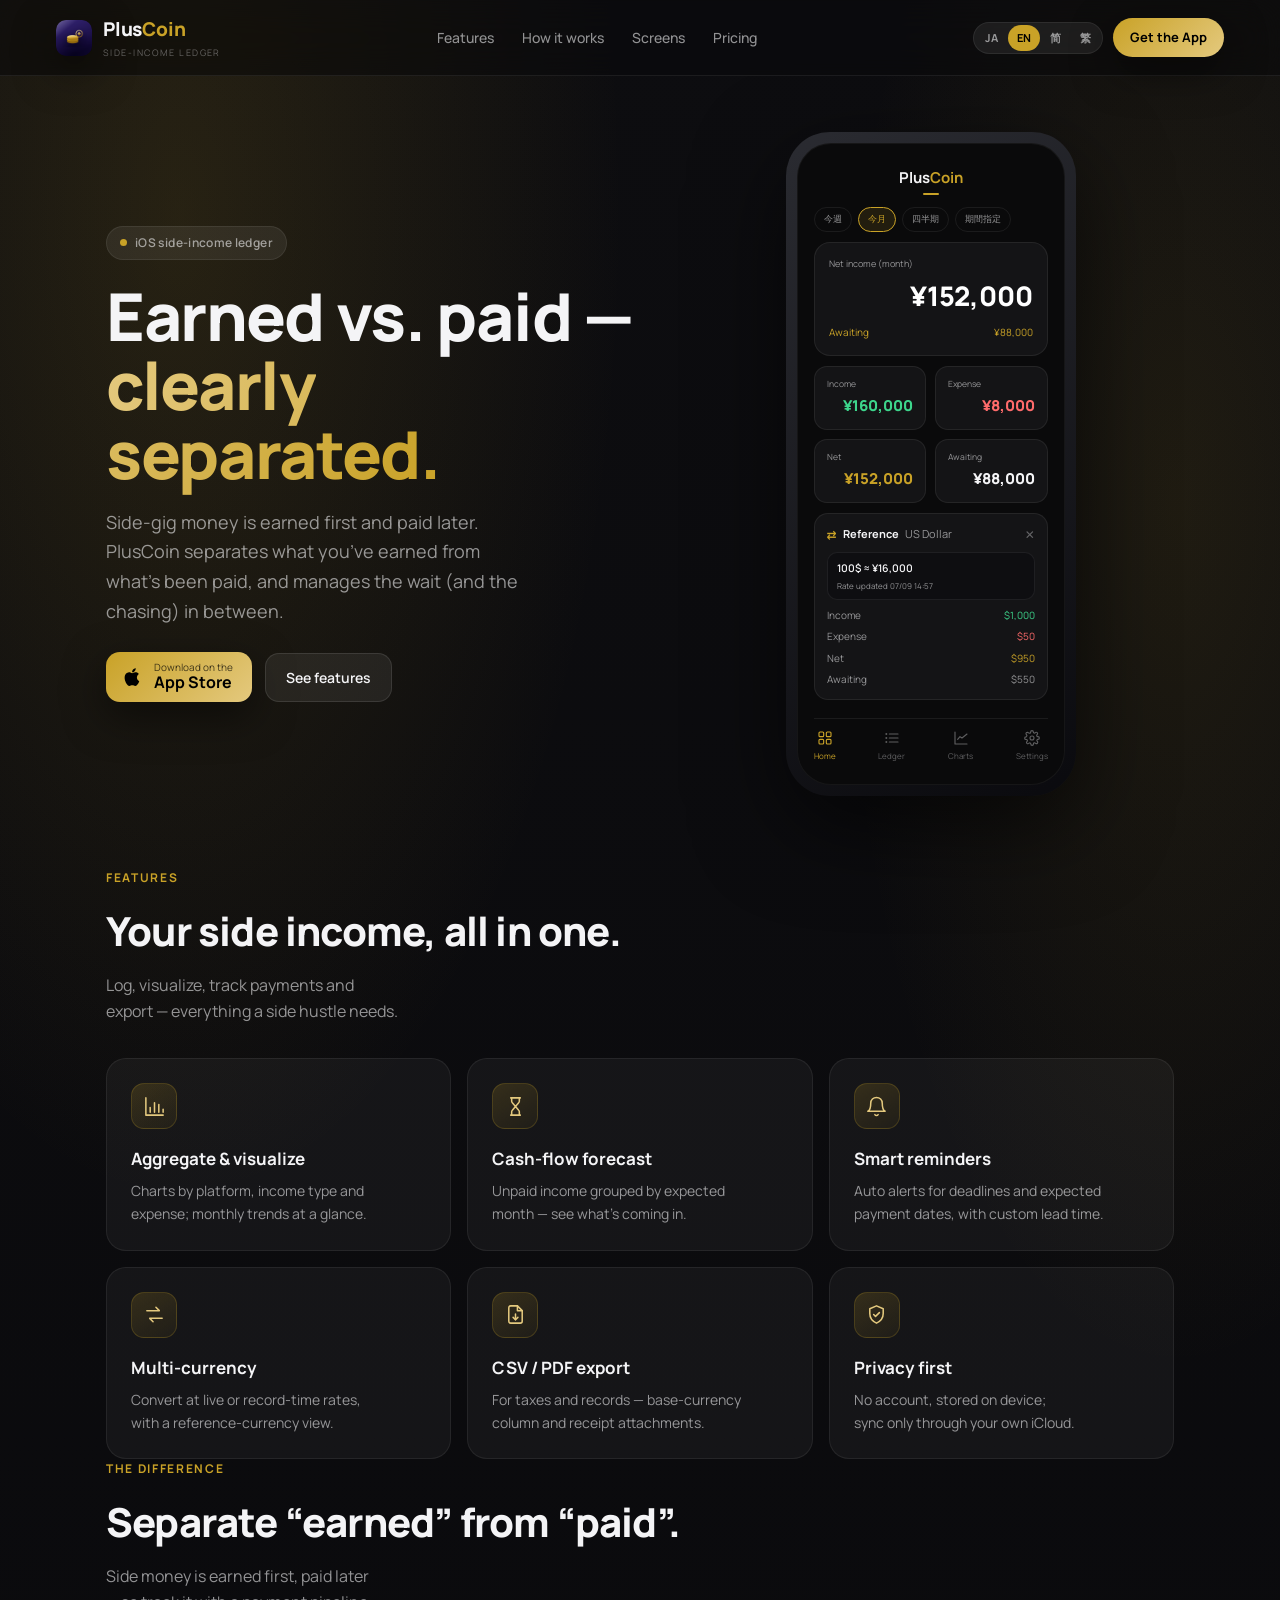
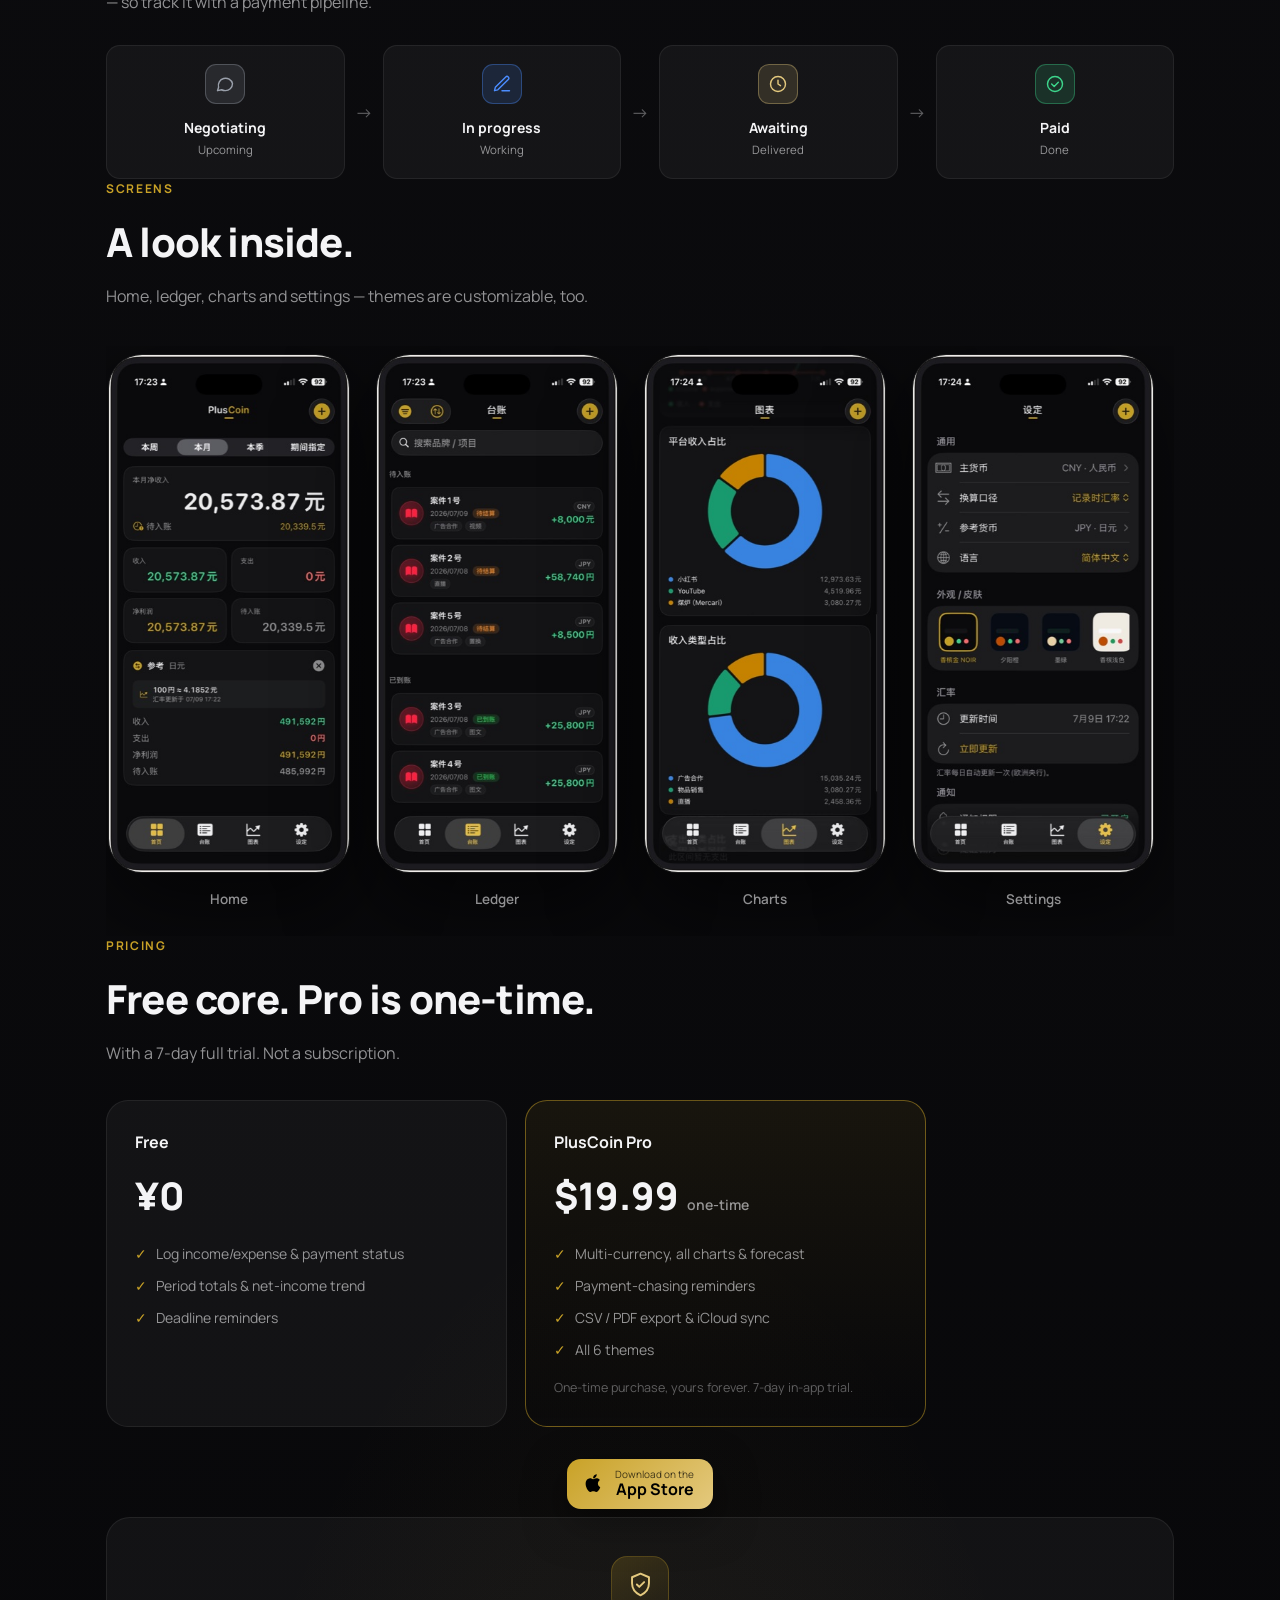
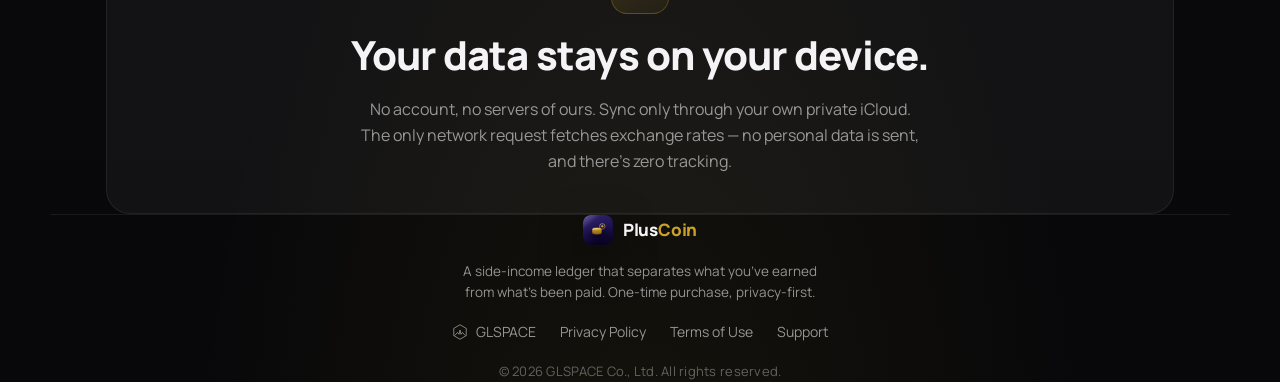
==== en/index.html @ 00eed532 "Give each language its own URL so search engines can index them All four languages lived at / and we" ====
<!DOCTYPE html>
<!-- 由 build.py 自动生成，请勿直接编辑。
     改文案 → src/i18n.js，改结构 → src/index.html，然后跑 python3 build.py -->

<html lang="en" data-lang="en">
<head>
<meta charset="utf-8">
<meta name="viewport" content="width=device-width, initial-scale=1">
<title>PlusCoin — Side-Income Ledger &amp; Payment Tracker for iOS</title>
<meta name="description" content="A side-income ledger for creators. Track what you have earned separately from what has actually been paid. Payment forecasts, deadline and follow-up reminders, multiple currencies, CSV and PDF export — all on your device.">
<meta name="theme-color" content="#0A0A0B">
<link rel="icon" type="image/png" href="/icon-180.png">
<link rel="apple-touch-icon" href="/icon-180.png">
<meta property="og:type" content="website">
<meta property="og:title" content="PlusCoin — Side-Income Ledger &amp; Payment Tracker for iOS">
<meta property="og:description" content="Track what you earned separately from what was actually paid. Side-income cash flow, handled.">
<meta property="og:image" content="https://pluscoin.glspace.co.jp/icon-512.png">
<meta property="og:image:alt" content="PlusCoin">
<meta property="og:url" content="https://pluscoin.glspace.co.jp/en/">
<meta property="og:site_name" content="PlusCoin">
<meta property="og:locale" content="en_US">
<meta property="og:locale:alternate" content="ja_JP" />
<meta property="og:locale:alternate" content="zh_CN" />
<meta property="og:locale:alternate" content="zh_TW" />
<meta name="twitter:card" content="summary">
<meta name="twitter:title" content="PlusCoin — Side-Income Ledger &amp; Payment Tracker for iOS">
<meta name="twitter:description" content="Track what you earned separately from what was actually paid. Side-income cash flow, handled.">
<meta name="twitter:image" content="https://pluscoin.glspace.co.jp/icon-512.png">
<link rel="canonical" href="https://pluscoin.glspace.co.jp/en/" />
<link rel="alternate" hreflang="ja" href="https://pluscoin.glspace.co.jp/" />
<link rel="alternate" hreflang="en" href="https://pluscoin.glspace.co.jp/en/" />
<link rel="alternate" hreflang="zh-Hans" href="https://pluscoin.glspace.co.jp/zh/" />
<link rel="alternate" hreflang="zh-Hant" href="https://pluscoin.glspace.co.jp/zh-hant/" />
<link rel="alternate" hreflang="x-default" href="https://pluscoin.glspace.co.jp/" />
<script type="application/ld+json">{"@context":"https://schema.org","@graph":[{"@type":"Organization","@id":"https://pluscoin.glspace.co.jp/#org","name":"GLSPACE Co., Ltd.","url":"https://pluscoin.glspace.co.jp/","email":"support@glspace.co.jp"},{"@type":"WebSite","@id":"https://pluscoin.glspace.co.jp/en/#website","url":"https://pluscoin.glspace.co.jp/en/","name":"PlusCoin","inLanguage":"en","publisher":{"@id":"https://pluscoin.glspace.co.jp/#org"}},{"@type":"SoftwareApplication","@id":"https://pluscoin.glspace.co.jp/#app","name":"PlusCoin","applicationCategory":"FinanceApplication","operatingSystem":"iOS","description":"A side-income ledger for creators. Track what you have earned separately from what has actually been paid. Payment forecasts, deadline and follow-up reminders, multiple currencies, CSV and PDF export — all on your device.","url":"https://pluscoin.glspace.co.jp/en/","installUrl":"https://apps.apple.com/app/id6788990507","image":"https://pluscoin.glspace.co.jp/icon-512.png","inLanguage":["ja","en","zh-Hans","zh-Hant"],"publisher":{"@id":"https://pluscoin.glspace.co.jp/#org"}}]}</script>
<link rel="preconnect" href="https://fonts.googleapis.com">
<link rel="preconnect" href="https://fonts.gstatic.com" crossorigin>
<link href="https://fonts.googleapis.com/css2?family=Manrope:wght@400;500;600;700;800&display=swap" rel="stylesheet">
<style>
  *{box-sizing:border-box;margin:0;padding:0;-webkit-font-smoothing:antialiased}
  :root{
    --bg:#08080a; --bg2:#0d0d10;
    --text:#F4F4F6; --dim:rgba(244,244,246,.58); --faint:rgba(244,244,246,.36);
    --surface:rgba(255,255,255,.045); --surface2:rgba(255,255,255,.07);
    --border:rgba(255,255,255,.10); --hair:rgba(255,255,255,.07);
    --gold:#C9A227; --gold2:#E4C97E; --ink:#0c0c0d;
    --income:#3DD68C; --expense:#FF6B6B;
    --shadow:0 30px 90px rgba(0,0,0,.6); --shadow-sm:0 14px 40px rgba(0,0,0,.5);
    --fbody:'Noto Sans JP','Hiragino Sans','Manrope',system-ui,sans-serif;
    --fdisp:'Manrope','Noto Sans JP',sans-serif;
  }
  /* 汉字字形三地不同，中文不能回退到上面的日文字体。靠 html[lang] 分流。 */
  html[lang="en"]{--fbody:'Manrope',system-ui,-apple-system,'Segoe UI',sans-serif}
  html[lang="zh-Hans"]{--fbody:'PingFang SC','Noto Sans SC','Manrope','Microsoft YaHei',system-ui,sans-serif}
  html[lang="zh-Hant"]{--fbody:'PingFang TC','Noto Sans TC','Manrope','Microsoft JhengHei',system-ui,sans-serif}
  html{scroll-behavior:smooth;scroll-padding-top:82px}
  body{
    background:
      radial-gradient(58% 46% at 14% 6%, rgba(201,162,39,.14) 0%, transparent 60%),
      radial-gradient(46% 42% at 92% 14%, rgba(201,162,39,.10) 0%, transparent 58%),
      radial-gradient(60% 50% at 50% 108%, rgba(201,162,39,.08) 0%, transparent 60%),
      linear-gradient(180deg,var(--bg2),var(--bg));
    color:var(--text); font-family:var(--fbody); line-height:1.65; min-height:100vh; overflow-x:hidden;
  }
  a{color:inherit;text-decoration:none}
  ::selection{background:var(--gold);color:var(--ink)}
  .wrap{max-width:1180px;margin:0 auto;padding:0 clamp(20px,5vw,56px)}

  /* NAV */
  nav{position:fixed;inset:0 0 auto 0;z-index:50;display:flex;align-items:center;justify-content:space-between;
    padding:14px clamp(20px,5vw,56px);background:rgba(10,10,12,.62);backdrop-filter:blur(18px) saturate(1.5);
    -webkit-backdrop-filter:blur(18px) saturate(1.5);border-bottom:1px solid var(--hair)}
  .logo{display:flex;align-items:center;gap:11px}
  .appicon{width:36px;height:36px;border-radius:10px;display:block;box-shadow:var(--shadow-sm)}
  .logo b{font-family:var(--fdisp);font-weight:800;font-size:19px;letter-spacing:-.01em}
  .logo b i{color:var(--gold);font-style:normal}
  .logo small{display:block;font-size:9px;letter-spacing:.16em;text-transform:uppercase;color:var(--faint);margin-top:1px}
  .navlinks{display:flex;gap:28px;font-size:14px;font-weight:500;color:var(--dim)}
  .navlinks a:hover{color:var(--text)}
  .navright{display:flex;align-items:center;gap:10px}
  /* 非日语访客在根页面看到的语言提示条 */
  .langbar{display:block;background:var(--gold);color:#000;font-size:13.5px;font-weight:700;
    text-align:center;padding:9px 16px;letter-spacing:.02em;text-decoration:none}
  .langbar:hover{filter:brightness(1.08)}
  .langtoggle{display:flex;gap:1px;padding:2px;background:var(--surface2);border:1px solid var(--hair);border-radius:999px}
  .langtoggle a{text-decoration:none;display:inline-block;text-align:center;border:0;cursor:pointer;background:transparent;color:var(--dim);font:inherit;font-size:11px;font-weight:700;
    padding:4px 9px;border-radius:999px;transition:.2s}
  .langtoggle a.on{background:var(--gold);color:#000}
  .cta{white-space:nowrap;font-size:13px;font-weight:700;color:#000;background:linear-gradient(135deg,var(--gold),var(--gold2));
    padding:9px 17px;border-radius:999px;box-shadow:var(--shadow-sm);transition:transform .2s}
  .cta:hover{transform:translateY(-1px)}
  .cta-mini{display:none;align-items:center;justify-content:center;width:36px;height:36px;flex:0 0 auto;
    border-radius:999px;background:linear-gradient(135deg,var(--gold),var(--gold2));color:#000;box-shadow:var(--shadow-sm);transition:transform .2s}
  .cta-mini:hover{transform:translateY(-1px)}
  .cta-mini svg{width:18px;height:18px;fill:currentColor;margin-top:-1px}

  /* HERO */
  header{position:relative;max-width:1180px;margin:0 auto;padding:132px clamp(20px,5vw,56px) 72px;
    display:grid;grid-template-columns:1.05fr .95fr;gap:44px;align-items:center}
  .eyebrow{display:inline-flex;align-items:center;gap:8px;padding:6px 13px;background:var(--surface2);border:1px solid var(--hair);
    border-radius:999px;font-size:12px;font-weight:600;letter-spacing:.03em;color:var(--dim)}
  .eyebrow i{width:7px;height:7px;border-radius:50%;background:var(--gold)}
  h1{font-family:var(--fdisp);font-weight:800;font-size:clamp(32px,6vw,66px);line-height:1.05;letter-spacing:-.02em;margin:22px 0 18px;text-wrap:balance}
  h1 .g{background:linear-gradient(110deg,var(--gold2),var(--gold));-webkit-background-clip:text;background-clip:text;color:transparent}
  .lead{font-size:clamp(15px,1.5vw,18px);color:var(--dim);max-width:38ch}
  .herobtns{display:flex;align-items:center;gap:13px;flex-wrap:wrap;margin-top:26px}
  .appstore{display:inline-flex;align-items:center;gap:11px;background:linear-gradient(135deg,var(--gold),var(--gold2));color:#000;padding:10px 19px 10px 16px;border-radius:14px;box-shadow:var(--shadow-sm);transition:transform .2s}
  .appstore:hover{transform:translateY(-1px)}
  .appstore small{display:block;font-size:10px;opacity:.7;line-height:1.1}
  .appstore b{display:block;font-size:16px;font-weight:700;font-family:var(--fdisp);line-height:1.15}
  .ghost{font-size:14px;font-weight:600;color:var(--text);padding:12px 20px;border:1px solid var(--border);border-radius:14px;background:var(--surface2)}
  .ghost:hover{border-color:var(--gold)}

  /* PHONE MOCKUP */
  .phone{justify-self:center;width:290px;aspect-ratio:9/20.6;border-radius:44px;padding:11px;
    background:linear-gradient(150deg,#2a2b31,#0a0a0e);box-shadow:var(--shadow);animation:floaty 7s ease-in-out infinite}
  @keyframes floaty{0%,100%{transform:translateY(0)}50%{transform:translateY(-14px)}}
  .screen{width:100%;height:100%;border-radius:34px;background:#0A0A0B;overflow:hidden;padding:22px 16px;display:flex;flex-direction:column;gap:10px;border:1px solid rgba(255,255,255,.05)}
  .sc-title{text-align:center;font-family:var(--fdisp);font-weight:700;font-size:15px}
  .sc-title i{color:var(--gold);font-style:normal}
  .sc-under{width:16px;height:2.5px;background:var(--gold);border-radius:2px;margin:2px auto 0}
  .sc-hero{background:#141416;border:1px solid var(--hair);border-radius:16px;padding:14px}
  .sc-hero .lbl{font-size:9px;color:var(--dim)}
  .sc-hero .big{font-family:var(--fdisp);font-weight:800;font-size:27px;text-align:right;color:#fff;margin-top:2px}
  .sc-hero .rcv{display:flex;justify-content:space-between;font-size:10px;color:var(--gold);margin-top:6px}
  .sc-grid{display:grid;grid-template-columns:1fr 1fr;gap:9px}
  .sc-cell{background:#141416;border:1px solid var(--hair);border-radius:13px;padding:10px 12px}
  .sc-cell .lbl{font-size:8.5px;color:var(--dim)}
  .sc-cell .v{font-family:var(--fdisp);font-weight:800;font-size:15px;text-align:right;margin-top:3px}
  .g-in{color:var(--income)} .g-ex{color:var(--expense)} .g-gd{color:var(--gold)}
  .sc-chips{display:flex;gap:6px;flex-wrap:wrap;margin-top:2px}
  .chip{font-size:9px;padding:4px 9px;border-radius:999px;border:1px solid var(--hair);color:var(--dim)}
  .chip.on{border-color:var(--gold);color:var(--gold);background:rgba(201,162,39,.12)}
  .sc-ref{background:#141416;border:1px solid var(--hair);border-radius:14px;padding:11px 12px}
  .sc-ref .rhead{display:flex;align-items:center;gap:6px;font-size:11px}
  .sc-ref .rswap{color:var(--gold);font-size:12px;font-weight:700}
  .sc-ref .rhead b{font-weight:700;color:var(--text)}
  .sc-ref .rcur{color:var(--dim)}
  .sc-ref .rx{margin-left:auto;color:var(--faint);font-size:12px}
  .sc-ref .rpill{display:flex;flex-direction:column;background:#0e0e11;border:1px solid var(--hair);border-radius:10px;padding:7px 9px;margin:8px 0 7px}
  .sc-ref .rpill b{font-size:10.5px;color:var(--text);font-weight:600}
  .sc-ref .rpill small{color:var(--dim);font-size:8px;margin-top:1px}
  .sc-ref .rrow{display:flex;justify-content:space-between;font-size:10px;color:var(--dim);margin-top:5px}
  .sc-nav{display:flex;justify-content:space-between;margin-top:auto;padding-top:11px;border-top:1px solid var(--hair)}
  .sc-nav .nav-i{display:flex;flex-direction:column;align-items:center;gap:3px;font-size:8px;color:var(--faint)}
  .sc-nav .nav-i svg{width:16px;height:16px;fill:none;stroke:currentColor;stroke-width:1.7;stroke-linecap:round;stroke-linejoin:round}
  .sc-nav .nav-i.on{color:var(--gold)}

  /* SECTIONS */
  section{padding:64px 0;position:relative}
  .kicker{font-size:12px;font-weight:700;letter-spacing:.14em;text-transform:uppercase;color:var(--gold)}
  h2{font-family:var(--fdisp);font-weight:800;font-size:clamp(26px,3.6vw,40px);letter-spacing:-.02em;margin:10px 0 8px;text-wrap:balance}
  .lead{text-wrap:pretty}
  /* 短い説明文は balance で行長を均等化し、末尾に「钱。」のような1字孤立を防ぐ */
  .sub,.card p,.foot-tag{text-wrap:balance}
  .nw{white-space:nowrap}
  /* keep-all は使わない:Safari は 」等で改行しないため、長い見出し
     (例:「稼いだ」と「入金された」を分ける。)が折り返せず右にはみ出す。
     text-wrap:balance に任せて均等 2 行に折り返す(はみ出しは原理上起きない)。 */
  .sub{color:var(--dim);max-width:52ch}
  .features{display:grid;grid-template-columns:repeat(3,1fr);gap:16px;margin-top:34px}
  .card{background:var(--surface);border:1px solid var(--hair);border-radius:20px;padding:24px;transition:transform .25s,border-color .25s}
  .card:hover{transform:translateY(-4px);border-color:rgba(201,162,39,.4)}
  .card .ic{width:46px;height:46px;border-radius:13px;background:linear-gradient(150deg,rgba(201,162,39,.18),rgba(201,162,39,.06));border:1px solid rgba(201,162,39,.22);display:flex;align-items:center;justify-content:center;margin-bottom:16px}
  .card .ic svg{width:23px;height:23px;fill:none;stroke:var(--gold2);stroke-width:1.6;stroke-linecap:round;stroke-linejoin:round}
  .card:hover .ic{border-color:rgba(201,162,39,.5)}
  .card h3{font-family:var(--fdisp);font-weight:700;font-size:17px;margin-bottom:6px}
  .card p{font-size:14px;color:var(--dim)}

  /* PIPELINE */
  .pipe{display:flex;align-items:center;gap:10px;flex-wrap:wrap;margin-top:30px}
  .pstep{flex:1;min-width:120px;background:var(--surface);border:1px solid var(--hair);border-radius:14px;padding:18px 16px;text-align:center}
  .pstep .pic{width:40px;height:40px;margin:0 auto 12px;border-radius:11px;display:flex;align-items:center;justify-content:center;
    background:color-mix(in srgb, var(--c) 15%, transparent);border:1px solid color-mix(in srgb, var(--c) 35%, transparent)}
  .pstep .pic svg{width:20px;height:20px;fill:none;stroke:var(--c);stroke-width:1.7;stroke-linecap:round;stroke-linejoin:round}
  .pstep .t{font-weight:700;font-size:14px}
  .pstep .d{font-size:11.5px;color:var(--dim);margin-top:2px}
  .parrow{color:var(--faint);font-size:18px}
  @media(max-width:760px){.parrow{display:none}}

  /* GALLERY */
  .gallery{display:flex;gap:26px;overflow-x:auto;scroll-snap-type:x mandatory;margin-top:36px;
    padding:8px 2px 26px;scrollbar-width:none;-webkit-overflow-scrolling:touch}
  .gallery::-webkit-scrollbar{display:none}
  .shot{scroll-snap-align:center;flex:0 0 auto;width:clamp(208px,60vw,242px);text-align:center}
  .shot img{width:100%;height:auto;display:block;border-radius:34px;background:#0A0A0B;
    border:1px solid var(--hair);box-shadow:var(--shadow);transition:transform .28s ease}
  .shot:hover img{transform:translateY(-7px)}
  .shot .cap{margin-top:15px;font-size:13.5px;font-weight:600;color:var(--dim)}
  @media(max-width:620px){.gallery{gap:18px}}

  /* PRICING */
  .price{display:grid;grid-template-columns:1fr 1fr;gap:18px;margin-top:34px;max-width:820px}
  .plan{background:var(--surface);border:1px solid var(--hair);border-radius:22px;padding:28px}
  .plan.pro{border-color:rgba(201,162,39,.5);background:linear-gradient(180deg,rgba(201,162,39,.08),transparent)}
  .plan .name{font-weight:700;font-size:16px}
  .plan .amt{font-family:var(--fdisp);font-weight:800;font-size:38px;margin:8px 0 2px}
  .plan .amt small{font-size:14px;color:var(--dim);font-weight:600}
  .plan ul{list-style:none;margin-top:16px;display:flex;flex-direction:column;gap:9px}
  .plan li{font-size:14px;color:var(--dim);display:flex;gap:9px}
  .plan li::before{content:"✓";color:var(--gold);font-weight:800}
  .pnote{font-size:12.5px;color:var(--faint);margin-top:16px}

  /* PRIVACY strip */
  .privacy{background:var(--surface);border:1px solid var(--hair);border-radius:24px;padding:38px clamp(24px,4vw,48px);text-align:center;margin-top:8px}
  .privacy .ic{width:58px;height:58px;margin:0 auto;border-radius:16px;display:flex;align-items:center;justify-content:center;
    background:linear-gradient(150deg,rgba(201,162,39,.2),rgba(201,162,39,.06));border:1px solid rgba(201,162,39,.28)}
  .privacy .ic svg{width:29px;height:29px;fill:none;stroke:var(--gold2);stroke-width:1.6;stroke-linecap:round;stroke-linejoin:round}
  .privacy h2{margin-top:8px}
  .privacy p{color:var(--dim);max-width:56ch;margin:8px auto 0}

  /* FOOTER */
  footer{border-top:1px solid var(--hair);margin-top:40px;padding:52px 0 58px}
  .foot{display:flex;flex-direction:column;align-items:center;text-align:center;gap:16px}
  .foot-brand{display:flex;align-items:center;gap:10px}
  .foot-brand .appicon{width:30px;height:30px;border-radius:8px}
  .foot-brand b{font-family:var(--fdisp);font-weight:800;font-size:17px;letter-spacing:-.01em}
  .foot-brand b i{color:var(--gold);font-style:normal}
  .foot-tag{color:var(--dim);font-size:13.5px;max-width:460px;line-height:1.6}
  .foot .links{display:flex;justify-content:center;gap:14px 24px;flex-wrap:wrap}
  .foot .links a{color:var(--dim);font-size:14px;transition:.2s}
  .foot .links a:hover{color:var(--gold)}
  .foot-home{display:inline-flex;align-items:center;gap:8px;transition:transform .2s ease}
  .foot-home .gl-mark{width:16px;height:16px;flex:0 0 auto}
  .foot-home:hover{transform:translateX(-3px)}
  .foot-copy{color:var(--faint);font-size:13px;letter-spacing:.02em;margin-top:2px}

  /* reveal */
  [data-reveal]{opacity:0;transform:translateY(22px);transition:opacity .7s cubic-bezier(.2,.7,.2,1),transform .7s cubic-bezier(.2,.7,.2,1)}
  [data-reveal].in{opacity:1;transform:none}

  @media(max-width:940px){
    header{grid-template-columns:1fr;text-align:center;gap:40px;padding-top:118px}
    .eyebrow,.lead{margin-left:auto;margin-right:auto}
    .herobtns{justify-content:center}
    .phone{order:-1}
    .features{grid-template-columns:1fr 1fr}
    .navlinks{display:none}
  }
  @media(max-width:620px){
    .features{grid-template-columns:1fr}
    .price{grid-template-columns:1fr;max-width:420px}
    .foot{flex-direction:column;text-align:center}
    .cta{display:none}
    .cta-mini{display:inline-flex}
    .langtoggle a{padding:4px 7px}
  }
  @media(prefers-reduced-motion:reduce){*{animation:none!important}[data-reveal]{opacity:1!important;transform:none!important}}
</style>
</head>
<body>

<!-- NAV -->
<nav>
  <a class="logo" href="#top">
    <img class="appicon" src="/icon-180.png" alt="PlusCoin" width="36" height="36">
    <span><b>Plus<i>Coin</i></b><small data-i18n="brand.sub">Side-income ledger</small></span>
  </a>
  <div class="navlinks">
    <a href="#features" data-i18n="nav.features">Features</a>
    <a href="#flow" data-i18n="nav.flow">How it works</a>
    <a href="#screens" data-i18n="nav.screens">Screens</a>
    <a href="#pricing" data-i18n="nav.pricing">Pricing</a>
  </div>
  <div class="navright">
    <div class="langtoggle">
      <a class="" data-lang="ja" href="/" hreflang="ja">JA</a>
      <a class="on" data-lang="en" href="/en/" hreflang="en">EN</a>
      <a class="" data-lang="zh-Hans" href="/zh/" hreflang="zh-Hans">简</a>
      <a class="" data-lang="zh-Hant" href="/zh-hant/" hreflang="zh-Hant">繁</a>
    </div>
    <a class="cta" href="https://apps.apple.com/app/id6788990507" target="_blank" rel="noopener" data-i18n="nav.cta">Get the App</a>
    <a class="cta-mini" href="https://apps.apple.com/app/id6788990507" target="_blank" rel="noopener" aria-label="App Store">
      <svg viewBox="0 0 24 24"><path d="M17.05 12.04c-.03-2.6 2.12-3.85 2.22-3.91-1.21-1.77-3.1-2.01-3.77-2.04-1.6-.16-3.13.94-3.94.94-.81 0-2.07-.92-3.4-.9-1.75.03-3.36 1.02-4.26 2.58-1.82 3.16-.47 7.83 1.3 10.4.86 1.25 1.89 2.66 3.24 2.61 1.3-.05 1.79-.84 3.36-.84 1.57 0 2.01.84 3.38.81 1.4-.02 2.28-1.27 3.13-2.53.99-1.45 1.4-2.86 1.42-2.93-.03-.01-2.72-1.04-2.75-4.13zM14.6 4.59c.71-.86 1.19-2.06 1.06-3.25-1.02.04-2.26.68-2.99 1.54-.66.76-1.23 1.98-1.08 3.15 1.14.09 2.3-.58 3.01-1.44z"/></svg>
    </a>
  </div>
</nav>

<!-- HERO -->
<header id="top">
  <div>
    <span class="eyebrow" data-reveal><i></i><span data-i18n="hero.eyebrow">iOS side-income ledger</span></span>
    <h1 data-reveal>
      <span data-i18n="hero.t1">Earned vs. paid —</span><br>
      <span class="g" data-i18n="hero.t2">clearly separated.</span>
    </h1>
    <p class="lead" data-reveal data-i18n="hero.sub">Side-gig money is earned first and paid later. PlusCoin separates what you’ve earned from what’s been paid, and manages the wait (and the chasing) in between.</p>
    <div class="herobtns" data-reveal>
      <a class="appstore" href="https://apps.apple.com/app/id6788990507" target="_blank" rel="noopener" data-appstore>
        <svg width="21" height="21" viewBox="0 0 24 24" fill="#000"><path d="M17.05 12.04c-.03-2.6 2.12-3.85 2.22-3.91-1.21-1.77-3.1-2.01-3.77-2.04-1.6-.16-3.13.94-3.94.94-.81 0-2.07-.92-3.4-.9-1.75.03-3.36 1.02-4.26 2.58-1.82 3.16-.47 7.83 1.3 10.4.86 1.25 1.89 2.66 3.24 2.61 1.3-.05 1.79-.84 3.36-.84 1.57 0 2.01.84 3.38.81 1.4-.02 2.28-1.27 3.13-2.53.99-1.45 1.4-2.86 1.42-2.93-.03-.01-2.72-1.04-2.75-4.13zM14.6 4.59c.71-.86 1.19-2.06 1.06-3.25-1.02.04-2.26.68-2.99 1.54-.66.76-1.23 1.98-1.08 3.15 1.14.09 2.3-.58 3.01-1.44z"/></svg>
        <span><small data-i18n="hero.badgeTop">Download on the</small><b data-i18n="hero.badgeBig">App Store</b></span>
      </a>
      <a class="ghost" href="#features" data-i18n="hero.cta2">See features</a>
    </div>
  </div>

  <!-- phone mockup: home screen -->
  <div class="phone" data-reveal>
    <div class="screen">
      <div>
        <div class="sc-title">Plus<i>Coin</i></div><div class="sc-under"></div>
      </div>
      <div class="sc-chips">
        <span class="chip">今週</span><span class="chip on">今月</span><span class="chip">四半期</span><span class="chip">期間指定</span>
      </div>
      <div class="sc-hero">
        <div class="lbl" data-i18n="mock.net">Net income (month)</div>
        <div class="big">¥152,000</div>
        <div class="rcv"><span data-i18n="mock.await">Awaiting</span><span>¥88,000</span></div>
      </div>
      <div class="sc-grid">
        <div class="sc-cell"><div class="lbl" data-i18n="mock.income">Income</div><div class="v g-in">¥160,000</div></div>
        <div class="sc-cell"><div class="lbl" data-i18n="mock.expense">Expense</div><div class="v g-ex">¥8,000</div></div>
        <div class="sc-cell"><div class="lbl" data-i18n="mock.net2">Net</div><div class="v g-gd">¥152,000</div></div>
        <div class="sc-cell"><div class="lbl" data-i18n="mock.await">Awaiting</div><div class="v">¥88,000</div></div>
      </div>
      <div class="sc-ref">
        <div class="rhead"><span class="rswap">⇄</span><b data-i18n="mock.ref">Reference</b><span class="rcur" data-i18n="mock.refCur">US Dollar</span><span class="rx">✕</span></div>
        <div class="rpill"><b>100$ ≈ ¥16,000</b><small><span data-i18n="mock.rateUpd">Rate updated</span> 07/09 14:57</small></div>
        <div class="rrow"><span data-i18n="mock.income">Income</span><span class="g-in">$1,000</span></div>
        <div class="rrow"><span data-i18n="mock.expense">Expense</span><span class="g-ex">$50</span></div>
        <div class="rrow"><span data-i18n="mock.net2">Net</span><span class="g-gd">$950</span></div>
        <div class="rrow"><span data-i18n="mock.await">Awaiting</span><span>$550</span></div>
      </div>
      <div class="sc-nav">
        <div class="nav-i on"><svg viewBox="0 0 24 24"><rect x="3" y="3" width="7" height="7" rx="1.5"/><rect x="14" y="3" width="7" height="7" rx="1.5"/><rect x="3" y="14" width="7" height="7" rx="1.5"/><rect x="14" y="14" width="7" height="7" rx="1.5"/></svg><span data-i18n="shots.home">Home</span></div>
        <div class="nav-i"><svg viewBox="0 0 24 24"><line x1="8" y1="6" x2="21" y2="6"/><line x1="8" y1="12" x2="21" y2="12"/><line x1="8" y1="18" x2="21" y2="18"/><circle cx="3.5" cy="6" r=".6"/><circle cx="3.5" cy="12" r=".6"/><circle cx="3.5" cy="18" r=".6"/></svg><span data-i18n="shots.ledger">Ledger</span></div>
        <div class="nav-i"><svg viewBox="0 0 24 24"><path d="M3 3v18h18"/><path d="M7 14l3.5-4 3 2L21 6"/></svg><span data-i18n="shots.charts">Charts</span></div>
        <div class="nav-i"><svg viewBox="0 0 24 24"><circle cx="12" cy="12" r="3"/><path d="M19.4 15a1.6 1.6 0 0 0 .3 1.8l.1.1a2 2 0 1 1-2.8 2.8l-.1-.1a1.6 1.6 0 0 0-2.7 1.1V21a2 2 0 0 1-4 0v-.1a1.6 1.6 0 0 0-2.7-1.1l-.1.1a2 2 0 1 1-2.8-2.8l.1-.1a1.6 1.6 0 0 0-1.1-2.7H3a2 2 0 0 1 0-4h.1A1.6 1.6 0 0 0 4.2 9a1.6 1.6 0 0 0-.3-1.8l-.1-.1a2 2 0 1 1 2.8-2.8l.1.1a1.6 1.6 0 0 0 1.8.3H9a1.6 1.6 0 0 0 1-1.5V3a2 2 0 0 1 4 0v.1a1.6 1.6 0 0 0 2.7 1.1l.1-.1a2 2 0 1 1 2.8 2.8l-.1.1a1.6 1.6 0 0 0-.3 1.8V9a1.6 1.6 0 0 0 1.5 1H21a2 2 0 0 1 0 4h-.1a1.6 1.6 0 0 0-1.5 1z"/></svg><span data-i18n="shots.settings">Settings</span></div>
      </div>
    </div>
  </div>
</header>

<!-- FEATURES -->
<section id="features" class="wrap">
  <div data-reveal>
    <div class="kicker" data-i18n="feat.kicker">FEATURES</div>
    <h2 data-i18n="feat.title">Your side income, all in one.</h2>
    <p class="sub" data-i18n="feat.sub">Log, visualize, track payments and export — everything a side hustle needs.</p>
  </div>
  <div class="features">
    <div class="card" data-reveal><div class="ic"><svg viewBox="0 0 24 24"><path d="M3 3v18h18"/><path d="M7.5 18v-5"/><path d="M12 18V8"/><path d="M16.5 18v-8"/><path d="M21 18v-3"/></svg></div><h3 data-i18n="f1.t">Aggregate &amp; visualize</h3><p data-i18n="f1.d">Charts by platform, income type and expense; monthly trends at a glance.</p></div>
    <div class="card" data-reveal><div class="ic"><svg viewBox="0 0 24 24"><path d="M7 3h10M7 21h10"/><path d="M8 3v3.6a2 2 0 0 0 .7 1.5L12 12l3.3-3.9a2 2 0 0 0 .7-1.5V3"/><path d="M8 21v-3.6a2 2 0 0 1 .7-1.5L12 12l3.3 3.9a2 2 0 0 1 .7 1.5V21"/></svg></div><h3 data-i18n="f2.t">Cash-flow forecast</h3><p data-i18n="f2.d">Unpaid income grouped by expected month — see what’s coming in.</p></div>
    <div class="card" data-reveal><div class="ic"><svg viewBox="0 0 24 24"><path d="M18 8.5a6 6 0 0 0-12 0c0 7-3 8.5-3 8.5h18s-3-1.5-3-8.5"/><path d="M13.7 20.5a2 2 0 0 1-3.4 0"/></svg></div><h3 data-i18n="f3.t">Smart reminders</h3><p data-i18n="f3.d">Auto alerts for deadlines and expected payment dates, with custom lead time.</p></div>
    <div class="card" data-reveal><div class="ic"><svg viewBox="0 0 24 24"><path d="M4 8h13l-3.5-3.5"/><path d="M20 16H7l3.5 3.5"/></svg></div><h3 data-i18n="f4.t">Multi-currency</h3><p data-i18n="f4.d">Convert at live or record-time rates, with a reference-currency view.</p></div>
    <div class="card" data-reveal><div class="ic"><svg viewBox="0 0 24 24"><path d="M14 3H7a2 2 0 0 0-2 2v14a2 2 0 0 0 2 2h10a2 2 0 0 0 2-2V8z"/><path d="M14 3v5h5"/><path d="M12 11.5v6"/><path d="M9.5 15l2.5 2.5 2.5-2.5"/></svg></div><h3 data-i18n="f5.t">CSV / PDF export</h3><p data-i18n="f5.d">For taxes and records — base-currency column and receipt attachments.</p></div>
    <div class="card" data-reveal><div class="ic"><svg viewBox="0 0 24 24"><path d="M12 3l7 3v5c0 5-3.5 8.4-7 10-3.5-1.6-7-5-7-10V6z"/><path d="M9 12l2 2 4-4"/></svg></div><h3 data-i18n="f6.t">Privacy first</h3><p data-i18n="f6.d">No account, stored on device; sync only through your own iCloud.</p></div>
  </div>
</section>

<!-- FLOW / pipeline -->
<section id="flow" class="wrap">
  <div data-reveal>
    <div class="kicker" data-i18n="flow.kicker">THE DIFFERENCE</div>
    <h2 data-i18n="flow.title">Separate “earned” from “paid”.</h2>
    <p class="sub" data-i18n="flow.sub">Side money is earned first, paid later — so track it with a payment pipeline.</p>
  </div>
  <div class="pipe" data-reveal>
    <div class="pstep" style="--c:#9aa0ab"><div class="pic"><svg viewBox="0 0 24 24"><path d="M21 11.5a8.4 8.4 0 0 1-9 8.4 9 9 0 0 1-4-1L3 20l1.3-4A8.4 8.4 0 1 1 21 11.5z"/></svg></div><div class="t" data-i18n="s1.t">Negotiating</div><div class="d" data-i18n="s1.d">Upcoming</div></div>
    <span class="parrow">→</span>
    <div class="pstep" style="--c:#4c8dff"><div class="pic"><svg viewBox="0 0 24 24"><path d="M12 20h9"/><path d="M16.5 3.5a2.1 2.1 0 0 1 3 3L7 19l-4 1 1-4z"/></svg></div><div class="t" data-i18n="s2.t">In progress</div><div class="d" data-i18n="s2.d">Working</div></div>
    <span class="parrow">→</span>
    <div class="pstep" style="--c:var(--gold2)"><div class="pic"><svg viewBox="0 0 24 24"><circle cx="12" cy="12" r="9"/><path d="M12 7.5V12l3 2"/></svg></div><div class="t" data-i18n="s3.t">Awaiting</div><div class="d" data-i18n="s3.d">Delivered</div></div>
    <span class="parrow">→</span>
    <div class="pstep" style="--c:var(--income)"><div class="pic"><svg viewBox="0 0 24 24"><circle cx="12" cy="12" r="9"/><path d="M8 12l3 3 5-5"/></svg></div><div class="t" data-i18n="s4.t">Paid</div><div class="d" data-i18n="s4.d">Done</div></div>
  </div>
</section>

<!-- GALLERY -->
<section id="screens" class="wrap">
  <div data-reveal>
    <div class="kicker" data-i18n="shots.kicker">SCREENS</div>
    <h2 data-i18n="shots.title">A look inside.</h2>
    <p class="sub" data-i18n="shots.sub">Home, ledger, charts and settings — themes are customizable, too.</p>
  </div>
  <div class="gallery" data-reveal>
    <figure class="shot"><img data-shot="home" src="/shots/home.jpg" loading="lazy" alt="PlusCoin home"><figcaption class="cap" data-i18n="shots.home">Home</figcaption></figure>
    <figure class="shot"><img data-shot="ledger" src="/shots/ledger.jpg" loading="lazy" alt="PlusCoin ledger"><figcaption class="cap" data-i18n="shots.ledger">Ledger</figcaption></figure>
    <figure class="shot"><img data-shot="charts" src="/shots/charts.jpg" loading="lazy" alt="PlusCoin charts"><figcaption class="cap" data-i18n="shots.charts">Charts</figcaption></figure>
    <figure class="shot"><img data-shot="settings" src="/shots/settings.jpg" loading="lazy" alt="PlusCoin settings"><figcaption class="cap" data-i18n="shots.settings">Settings</figcaption></figure>
  </div>
</section>

<!-- PRICING -->
<section id="pricing" class="wrap">
  <div data-reveal>
    <div class="kicker" data-i18n="price.kicker">PRICING</div>
    <h2 data-i18n="price.title">Free core. Pro is one-time.</h2>
    <p class="sub" data-i18n="price.sub">With a 7-day full trial. Not a subscription.</p>
  </div>
  <div class="price">
    <div class="plan" data-reveal>
      <div class="name" data-i18n="price.freeName">Free</div>
      <div class="amt">¥0</div>
      <ul>
        <li data-i18n="price.f1">Log income/expense &amp; payment status</li>
        <li data-i18n="price.f2">Period totals &amp; net-income trend</li>
        <li data-i18n="price.f3">Deadline reminders</li>
      </ul>
    </div>
    <div class="plan pro" data-reveal>
      <div class="name">PlusCoin Pro</div>
      <div class="amt">$19.99 <small data-i18n="price.once">one-time</small></div>
      <ul>
        <li data-i18n="price.p1">Multi-currency, all charts &amp; forecast</li>
        <li data-i18n="price.p2">Payment-chasing reminders</li>
        <li data-i18n="price.p3">CSV / PDF export &amp; iCloud sync</li>
        <li data-i18n="price.p4">All 6 themes</li>
      </ul>
      <div class="pnote" data-i18n="price.note">One-time purchase, yours forever. 7-day in-app trial.</div>
    </div>
  </div>
  <div style="text-align:center;margin-top:32px" data-reveal>
    <a class="appstore" href="https://apps.apple.com/app/id6788990507" target="_blank" rel="noopener" data-appstore>
      <svg width="21" height="21" viewBox="0 0 24 24" fill="#000"><path d="M17.05 12.04c-.03-2.6 2.12-3.85 2.22-3.91-1.21-1.77-3.1-2.01-3.77-2.04-1.6-.16-3.13.94-3.94.94-.81 0-2.07-.92-3.4-.9-1.75.03-3.36 1.02-4.26 2.58-1.82 3.16-.47 7.83 1.3 10.4.86 1.25 1.89 2.66 3.24 2.61 1.3-.05 1.79-.84 3.36-.84 1.57 0 2.01.84 3.38.81 1.4-.02 2.28-1.27 3.13-2.53.99-1.45 1.4-2.86 1.42-2.93-.03-.01-2.72-1.04-2.75-4.13zM14.6 4.59c.71-.86 1.19-2.06 1.06-3.25-1.02.04-2.26.68-2.99 1.54-.66.76-1.23 1.98-1.08 3.15 1.14.09 2.3-.58 3.01-1.44z"/></svg>
      <span><small data-i18n="hero.badgeTop">Download on the</small><b data-i18n="hero.badgeBig">App Store</b></span>
    </a>
  </div>
</section>

<!-- PRIVACY -->
<section class="wrap">
  <div class="privacy" data-reveal>
    <div class="ic"><svg viewBox="0 0 24 24"><path d="M12 3l7 3v5c0 5-3.5 8.4-7 10-3.5-1.6-7-5-7-10V6z"/><path d="M9 12l2 2 4-4"/></svg></div>
    <h2 data-i18n="pv.title">Your data stays on your device.</h2>
    <p data-i18n="pv.desc">No account, no servers of ours. Sync only through your own private iCloud. The only network request fetches exchange rates — no personal data is sent, and there’s zero tracking.</p>
  </div>
</section>

<!-- FOOTER -->
<footer class="wrap" id="support">
  <div class="foot">
    <div class="foot-brand"><img class="appicon" src="/icon-180.png" alt="PlusCoin" width="30" height="30"><b>Plus<i>Coin</i></b></div>
    <span class="foot-tag" data-i18n="footer.tag">A side-income ledger that separates what you’ve earned from what’s been paid. One-time purchase, privacy-first.</span>
    <div class="links">
      <a class="foot-home" href="https://glspace.co.jp/" target="_blank" rel="noopener" aria-label="GLSPACE"><svg class="gl-mark" viewBox="0 0 64 64" fill="none" aria-hidden="true"><polygon points="32,3 57,17.5 57,46.5 32,61 7,46.5 7,17.5" stroke="currentColor" stroke-width="3.4" stroke-linejoin="round"/><polyline points="12,45 22,34 28,41 32,25 36,41 42,34 52,45" stroke="currentColor" stroke-width="3.4" stroke-linecap="round" stroke-linejoin="round"/><circle cx="32" cy="25" r="1.7" fill="var(--gold)"/></svg>GLSPACE</a>
      <a href="/privacy.html" data-i18n="footer.privacy">Privacy Policy</a>
      <a href="/terms.html" data-i18n="footer.terms">Terms of Use</a>
      <a href="mailto:support@glspace.co.jp" data-i18n="footer.support">Support</a>
    </div>
    <div class="foot-copy" data-i18n="footer.copy">© 2026 GLSPACE Co., Ltd. All rights reserved.</div>
  </div>
</footer>

<script>
(function(){
  var dd=document.querySelector('.lang-dd'); if(!dd) return;
  var btn=dd.querySelector('.lang-dd-btn');
  var close=function(){dd.setAttribute('data-open','false');btn.setAttribute('aria-expanded','false');};
  btn.addEventListener('click',function(e){e.stopPropagation();
    var o=dd.getAttribute('data-open')==='true';
    dd.setAttribute('data-open',String(!o));btn.setAttribute('aria-expanded',String(!o));});
  document.addEventListener('click',function(e){if(!dd.contains(e.target))close();});
})();
(function(){
  var els=document.querySelectorAll('[data-reveal]');
  if(!('IntersectionObserver' in window)){
    Array.prototype.forEach.call(els,function(e){e.classList.add('in');}); return;
  }
  var io=new IntersectionObserver(function(es){
    es.forEach(function(x){ if(x.isIntersecting){ x.target.classList.add('in'); io.unobserve(x.target); } });
  },{threshold:.14});
  Array.prototype.forEach.call(els,function(e){io.observe(e);});
})();
(function(){
  Array.prototype.forEach.call(document.querySelectorAll('a[data-lang]'),function(a){
    a.addEventListener('click',function(){
      try{localStorage.setItem('pc_lang',a.getAttribute('data-lang'));}catch(e){}
    });
  });
})();
</script>
</body>
</html>
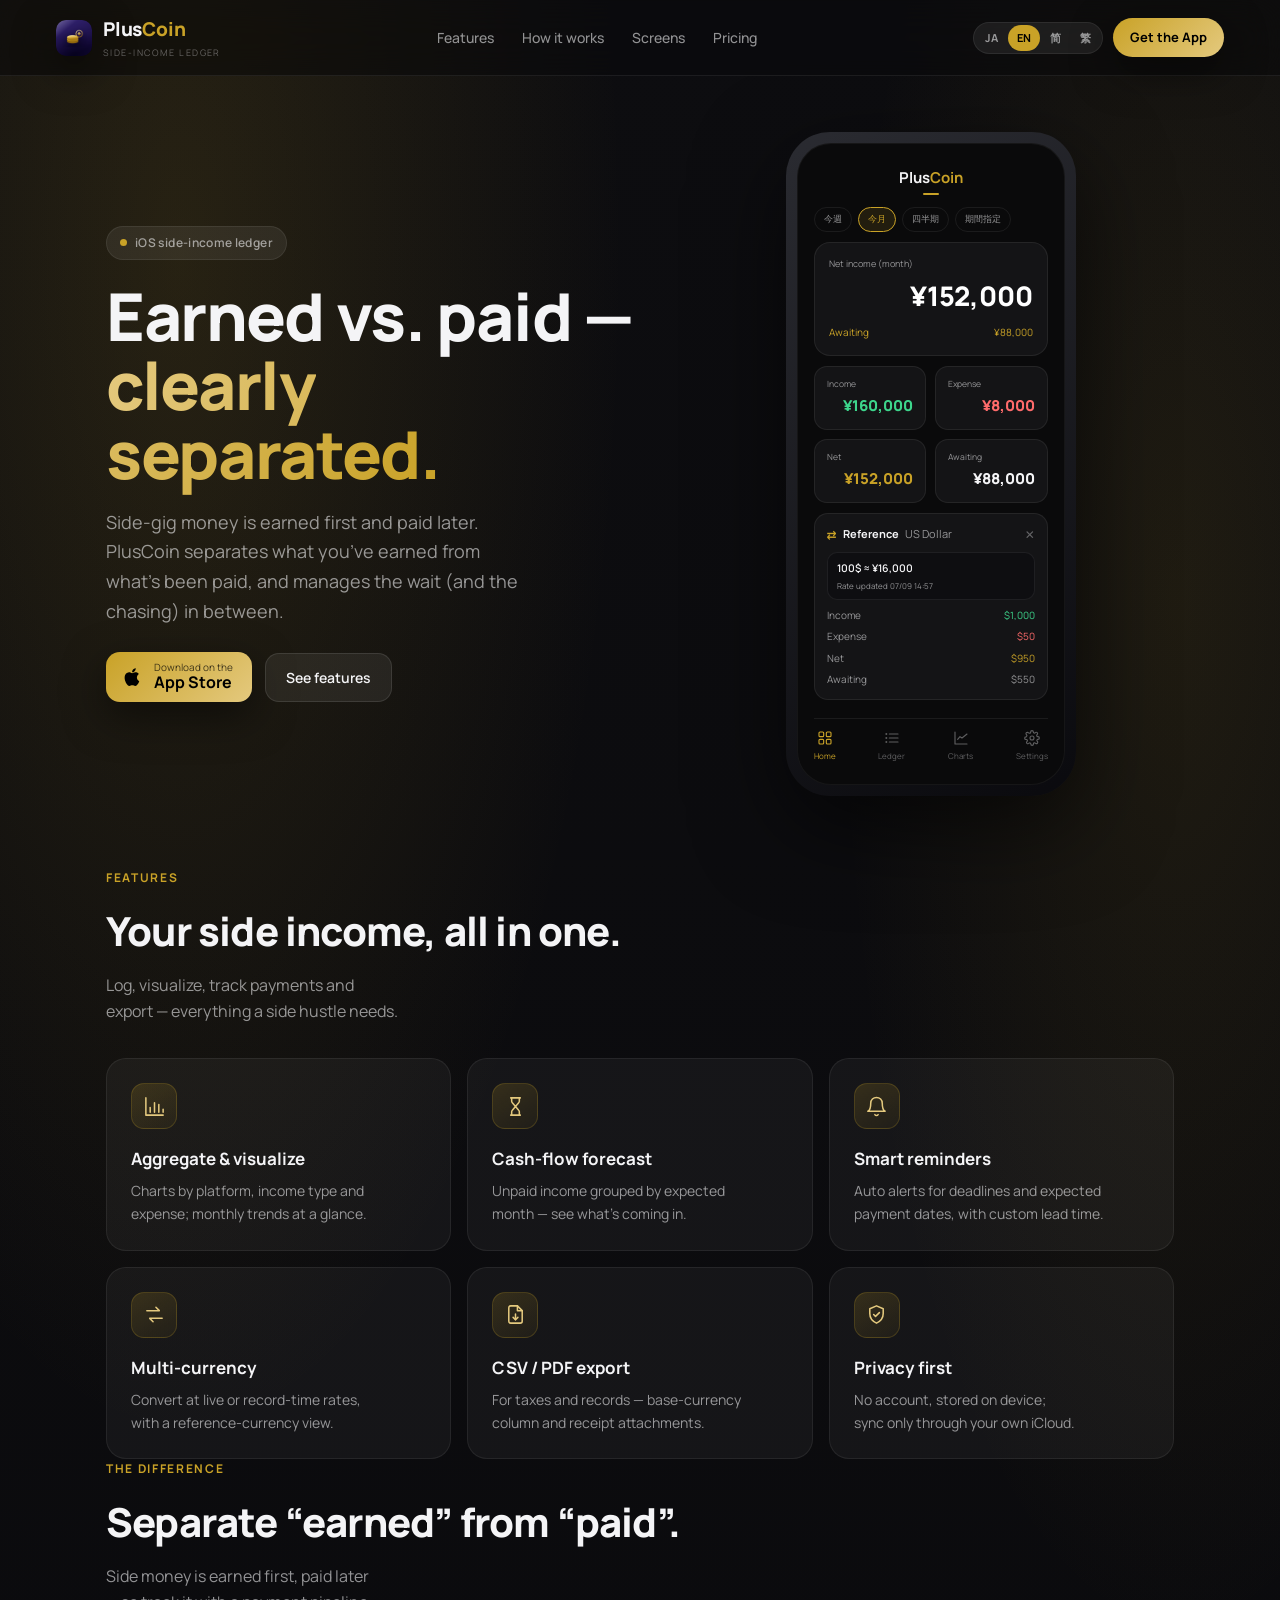
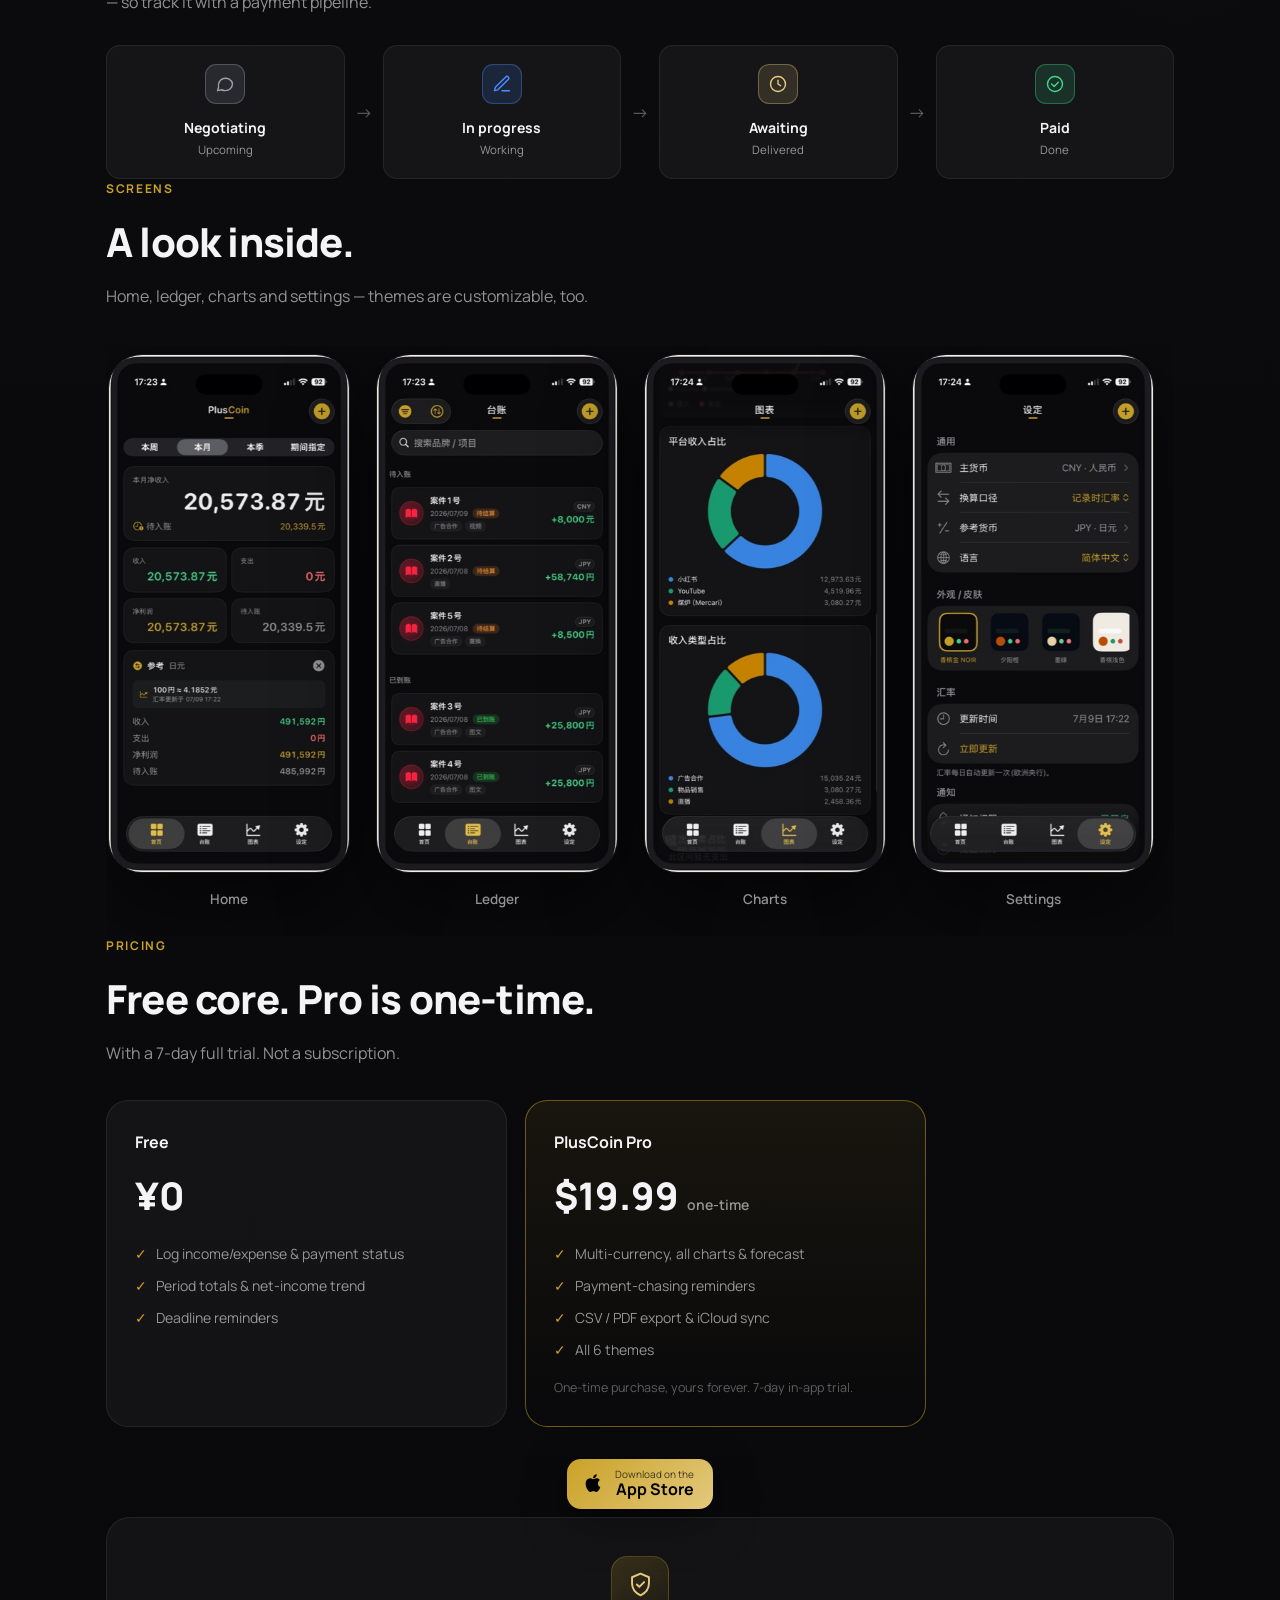
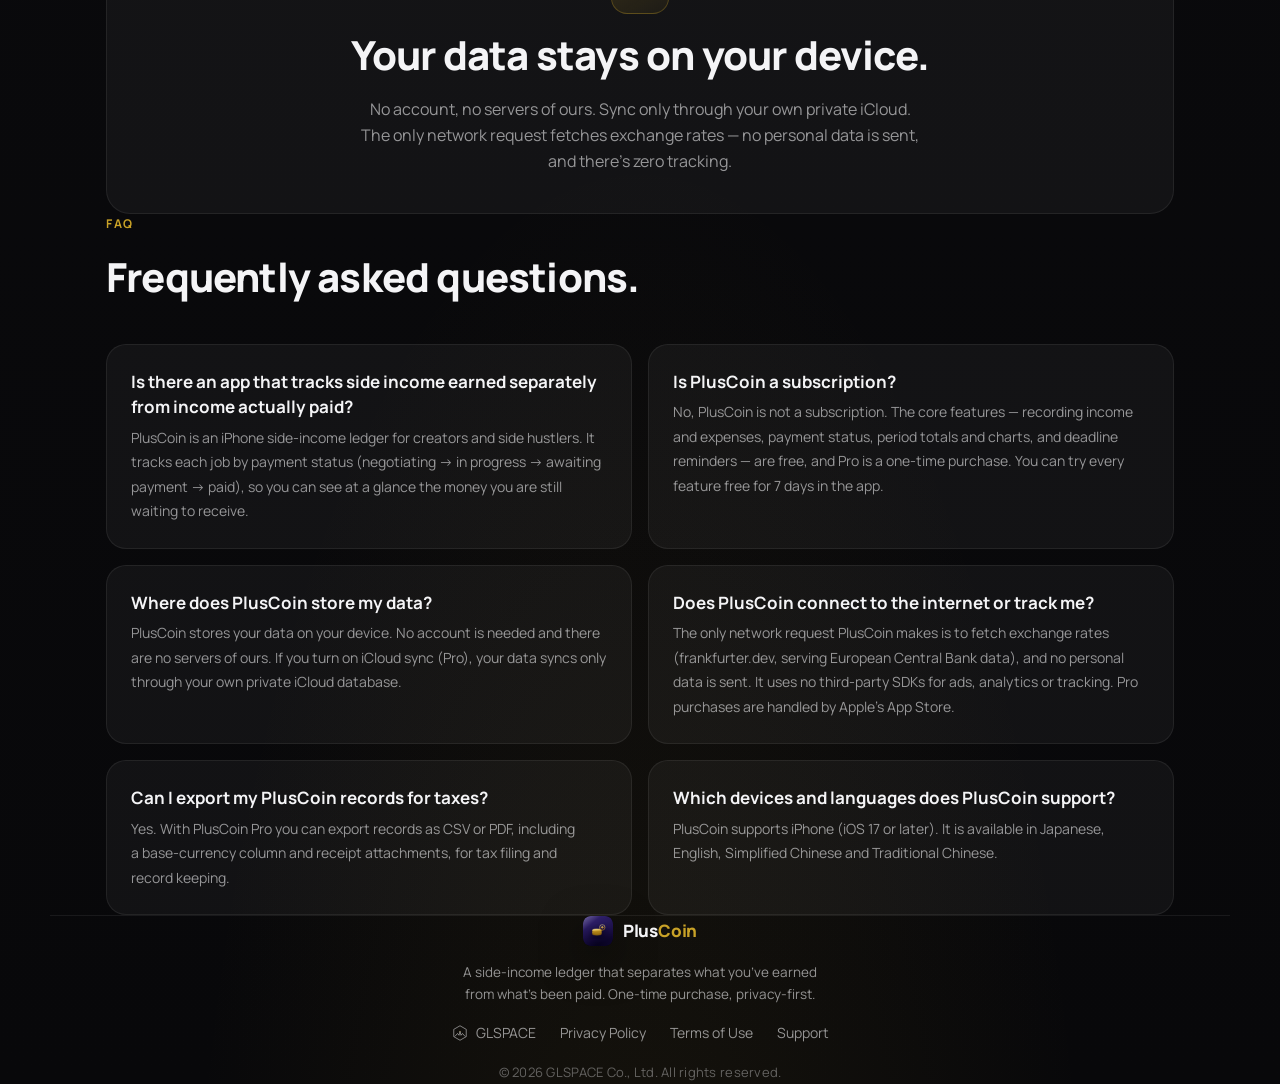
==== commit fc7841ff: "Add visible FAQ with FAQPage JSON-LD and strengthen app structured data - New FAQ section (ja/en/zh-" ====
--- a/en/index.html
+++ b/en/index.html
@@ -32,7 +32,7 @@
 <link rel="alternate" hreflang="zh-Hans" href="https://pluscoin.glspace.co.jp/zh/" />
 <link rel="alternate" hreflang="zh-Hant" href="https://pluscoin.glspace.co.jp/zh-hant/" />
 <link rel="alternate" hreflang="x-default" href="https://pluscoin.glspace.co.jp/" />
-<script type="application/ld+json">{"@context":"https://schema.org","@graph":[{"@type":"Organization","@id":"https://pluscoin.glspace.co.jp/#org","name":"GLSPACE Co., Ltd.","url":"https://pluscoin.glspace.co.jp/","email":"support@glspace.co.jp"},{"@type":"WebSite","@id":"https://pluscoin.glspace.co.jp/en/#website","url":"https://pluscoin.glspace.co.jp/en/","name":"PlusCoin","inLanguage":"en","publisher":{"@id":"https://pluscoin.glspace.co.jp/#org"}},{"@type":"SoftwareApplication","@id":"https://pluscoin.glspace.co.jp/#app","name":"PlusCoin","applicationCategory":"FinanceApplication","operatingSystem":"iOS","description":"A side-income ledger for creators. Track what you have earned separately from what has actually been paid. Payment forecasts, deadline and follow-up reminders, multiple currencies, CSV and PDF export — all on your device.","url":"https://pluscoin.glspace.co.jp/en/","installUrl":"https://apps.apple.com/app/id6788990507","image":"https://pluscoin.glspace.co.jp/icon-512.png","inLanguage":["ja","en","zh-Hans","zh-Hant"],"publisher":{"@id":"https://pluscoin.glspace.co.jp/#org"}}]}</script>
+<script type="application/ld+json">{"@context":"https://schema.org","@graph":[{"@type":"Organization","@id":"https://pluscoin.glspace.co.jp/#org","name":"GLSPACE Co., Ltd.","url":"https://glspace.co.jp/","sameAs":["https://apps.glspace.co.jp/"],"email":"support@glspace.co.jp"},{"@type":"WebSite","@id":"https://pluscoin.glspace.co.jp/en/#website","url":"https://pluscoin.glspace.co.jp/en/","name":"PlusCoin","inLanguage":"en","publisher":{"@id":"https://pluscoin.glspace.co.jp/#org"}},{"@type":"SoftwareApplication","@id":"https://pluscoin.glspace.co.jp/#app","name":"PlusCoin","sameAs":["https://apps.apple.com/app/id6788990507"],"applicationCategory":"FinanceApplication","operatingSystem":"iOS","description":"A side-income ledger for creators. Track what you have earned separately from what has actually been paid. Payment forecasts, deadline and follow-up reminders, multiple currencies, CSV and PDF export — all on your device.","url":"https://pluscoin.glspace.co.jp/en/","installUrl":"https://apps.apple.com/app/id6788990507","image":"https://pluscoin.glspace.co.jp/icon-512.png","inLanguage":["ja","en","zh-Hans","zh-Hant"],"publisher":{"@id":"https://pluscoin.glspace.co.jp/#org"}},{"@type":"FAQPage","@id":"https://pluscoin.glspace.co.jp/en/#faq","inLanguage":"en","mainEntity":[{"@type":"Question","name":"Is there an app that tracks side income earned separately from income actually paid?","acceptedAnswer":{"@type":"Answer","text":"PlusCoin is an iPhone side-income ledger for creators and side hustlers. It tracks each job by payment status (negotiating → in progress → awaiting payment → paid), so you can see at a glance the money you are still waiting to receive."}},{"@type":"Question","name":"Is PlusCoin a subscription?","acceptedAnswer":{"@type":"Answer","text":"No, PlusCoin is not a subscription. The core features — recording income and expenses, payment status, period totals and charts, and deadline reminders — are free, and Pro is a one-time purchase. You can try every feature free for 7 days in the app."}},{"@type":"Question","name":"Where does PlusCoin store my data?","acceptedAnswer":{"@type":"Answer","text":"PlusCoin stores your data on your device. No account is needed and there are no servers of ours. If you turn on iCloud sync (Pro), your data syncs only through your own private iCloud database."}},{"@type":"Question","name":"Does PlusCoin connect to the internet or track me?","acceptedAnswer":{"@type":"Answer","text":"The only network request PlusCoin makes is to fetch exchange rates (frankfurter.dev, serving European Central Bank data), and no personal data is sent. It uses no third-party SDKs for ads, analytics or tracking. Pro purchases are handled by Apple’s App Store."}},{"@type":"Question","name":"Can I export my PlusCoin records for taxes?","acceptedAnswer":{"@type":"Answer","text":"Yes. With PlusCoin Pro you can export records as CSV or PDF, including a base-currency column and receipt attachments, for tax filing and record keeping."}},{"@type":"Question","name":"Which devices and languages does PlusCoin support?","acceptedAnswer":{"@type":"Answer","text":"PlusCoin supports iPhone (iOS 17 or later). It is available in Japanese, English, Simplified Chinese and Traditional Chinese."}}]}]}</script>
 <link rel="preconnect" href="https://fonts.googleapis.com">
 <link rel="preconnect" href="https://fonts.gstatic.com" crossorigin>
 <link href="https://fonts.googleapis.com/css2?family=Manrope:wght@400;500;600;700;800&display=swap" rel="stylesheet">
@@ -201,6 +201,12 @@
   .plan li::before{content:"✓";color:var(--gold);font-weight:800}
   .pnote{font-size:12.5px;color:var(--faint);margin-top:16px}
 
+  /* FAQ（FAQPage JSON-LD と同じ辞書キーから生成） */
+  .faq{display:grid;grid-template-columns:repeat(2,minmax(0,1fr));gap:16px;margin-top:34px}
+  .faq .card h3{line-height:1.5}
+  .faq .card h3,.faq .card p{overflow-wrap:anywhere}
+  .faq .card p{line-height:1.75;text-wrap:pretty}
+  @media(max-width:760px){.faq{grid-template-columns:minmax(0,1fr)}}
   /* PRIVACY strip */
   .privacy{background:var(--surface);border:1px solid var(--hair);border-radius:24px;padding:38px clamp(24px,4vw,48px);text-align:center;margin-top:8px}
   .privacy .ic{width:58px;height:58px;margin:0 auto;border-radius:16px;display:flex;align-items:center;justify-content:center;
@@ -425,6 +431,22 @@
     <div class="ic"><svg viewBox="0 0 24 24"><path d="M12 3l7 3v5c0 5-3.5 8.4-7 10-3.5-1.6-7-5-7-10V6z"/><path d="M9 12l2 2 4-4"/></svg></div>
     <h2 data-i18n="pv.title">Your data stays on your device.</h2>
     <p data-i18n="pv.desc">No account, no servers of ours. Sync only through your own private iCloud. The only network request fetches exchange rates — no personal data is sent, and there’s zero tracking.</p>
+  </div>
+</section>
+
+<!-- FAQ -->
+<section id="faq" class="wrap">
+  <div data-reveal>
+    <div class="kicker" data-i18n="faq.kicker">FAQ</div>
+    <h2 data-i18n="faq.title">Frequently asked questions.</h2>
+  </div>
+  <div class="faq">
+    <div class="card" data-reveal><h3 data-i18n="faq.q1">Is there an app that tracks side income earned separately from income actually paid?</h3><p data-i18n="faq.a1">PlusCoin is an iPhone side-income ledger for creators and side hustlers. It tracks each job by payment status (negotiating → in progress → awaiting payment → paid), so you can see at a glance the money you are still waiting to receive.</p></div>
+    <div class="card" data-reveal><h3 data-i18n="faq.q2">Is PlusCoin a subscription?</h3><p data-i18n="faq.a2">No, PlusCoin is not a subscription. The core features — recording income and expenses, payment status, period totals and charts, and deadline reminders — are free, and Pro is a one-time purchase. You can try every feature free for 7 days in the app.</p></div>
+    <div class="card" data-reveal><h3 data-i18n="faq.q3">Where does PlusCoin store my data?</h3><p data-i18n="faq.a3">PlusCoin stores your data on your device. No account is needed and there are no servers of ours. If you turn on iCloud sync (Pro), your data syncs only through your own private iCloud database.</p></div>
+    <div class="card" data-reveal><h3 data-i18n="faq.q4">Does PlusCoin connect to the internet or track me?</h3><p data-i18n="faq.a4">The only network request PlusCoin makes is to fetch exchange rates (frankfurter.dev, serving European Central Bank data), and no personal data is sent. It uses no third-party SDKs for ads, analytics or tracking. Pro purchases are handled by Apple’s App Store.</p></div>
+    <div class="card" data-reveal><h3 data-i18n="faq.q5">Can I export my PlusCoin records for taxes?</h3><p data-i18n="faq.a5">Yes. With PlusCoin Pro you can export records as CSV or PDF, including a base-currency column and receipt attachments, for tax filing and record keeping.</p></div>
+    <div class="card" data-reveal><h3 data-i18n="faq.q6">Which devices and languages does PlusCoin support?</h3><p data-i18n="faq.a6">PlusCoin supports iPhone (iOS 17 or later). It is available in Japanese, English, Simplified Chinese and Traditional Chinese.</p></div>
   </div>
 </section>
 
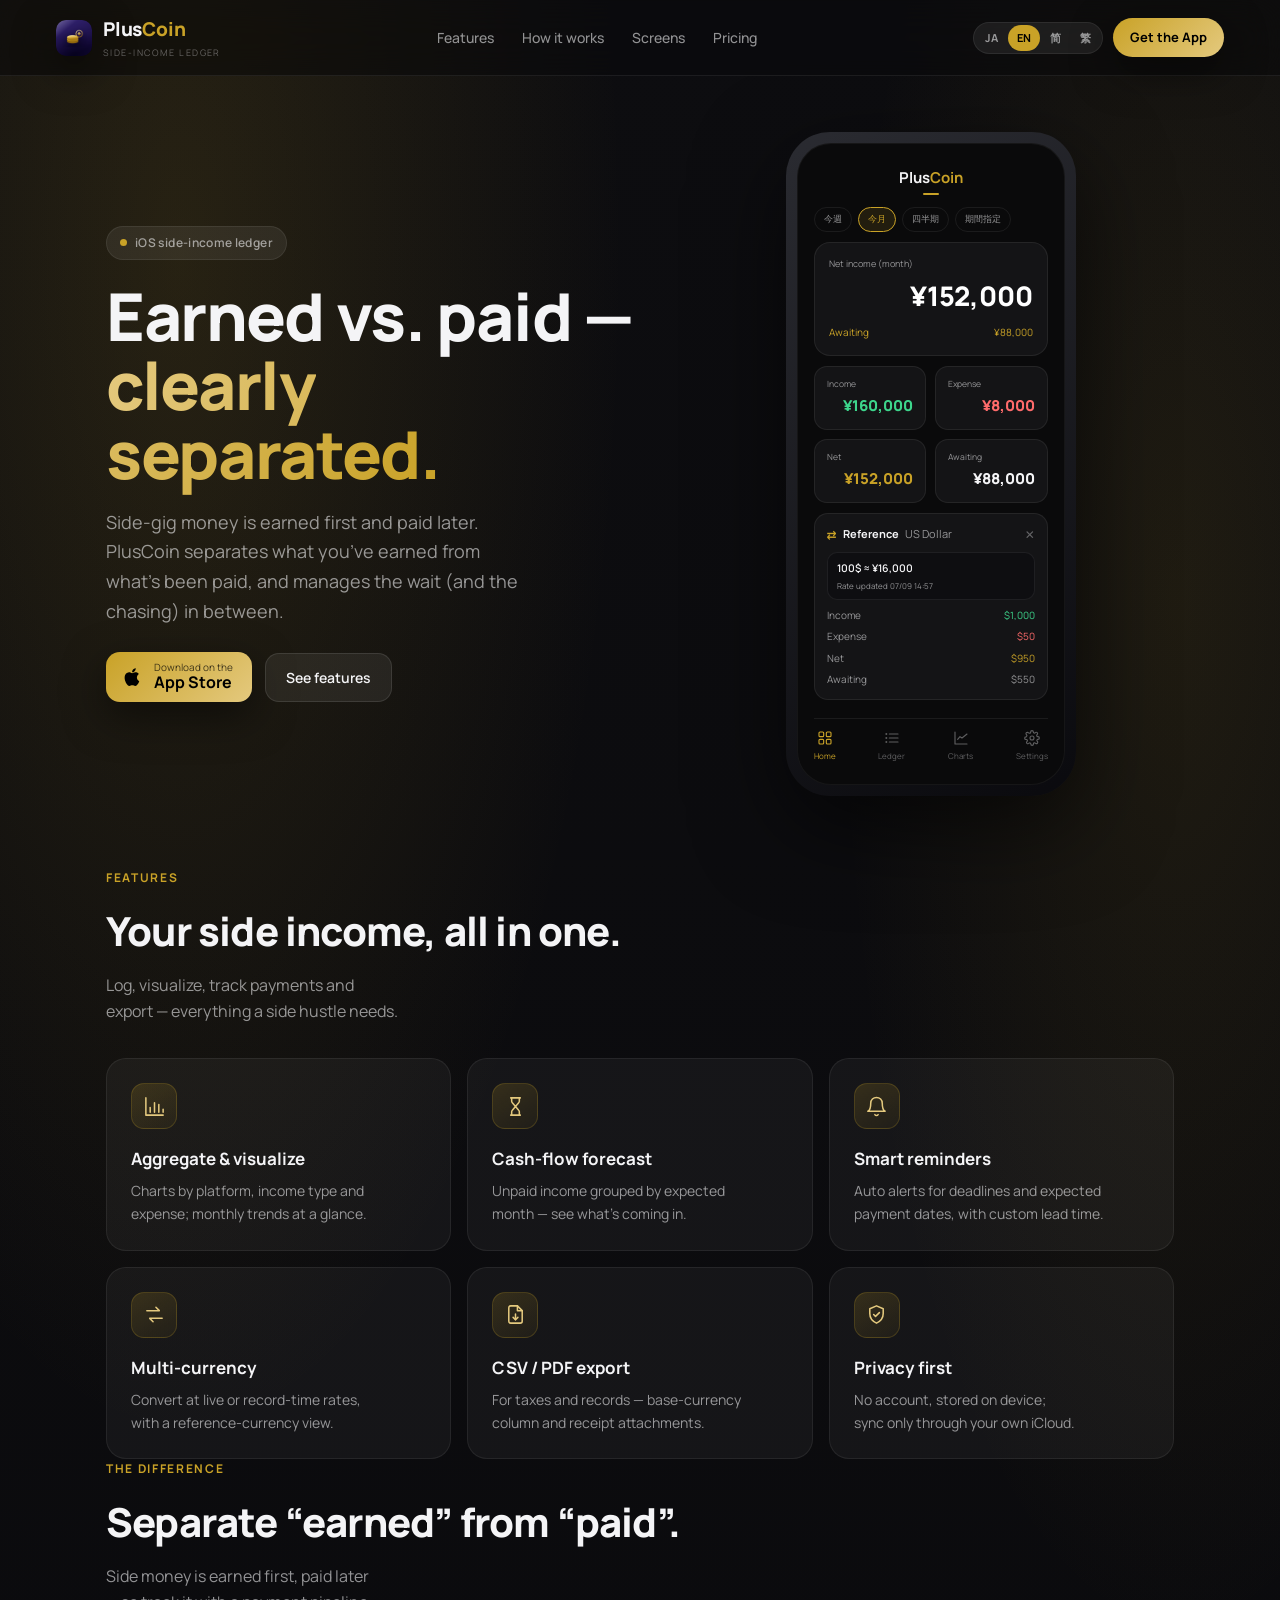
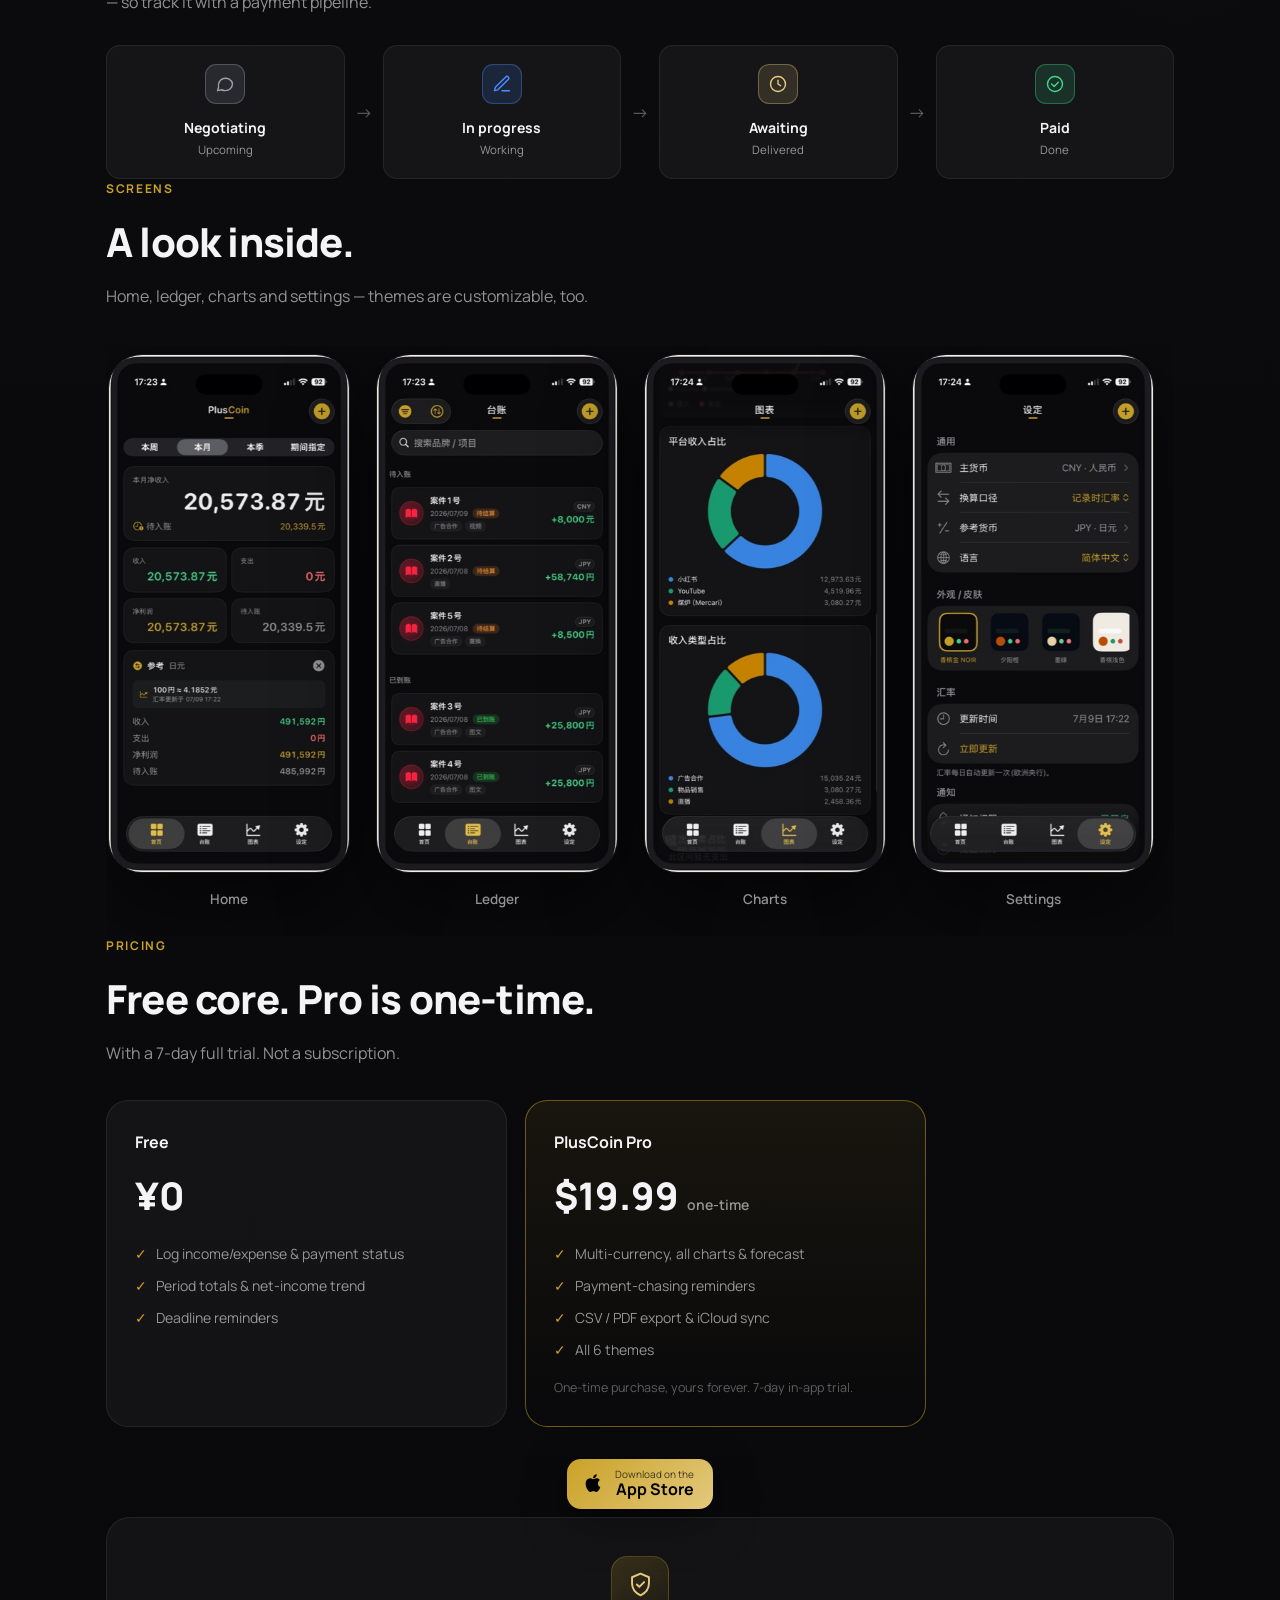
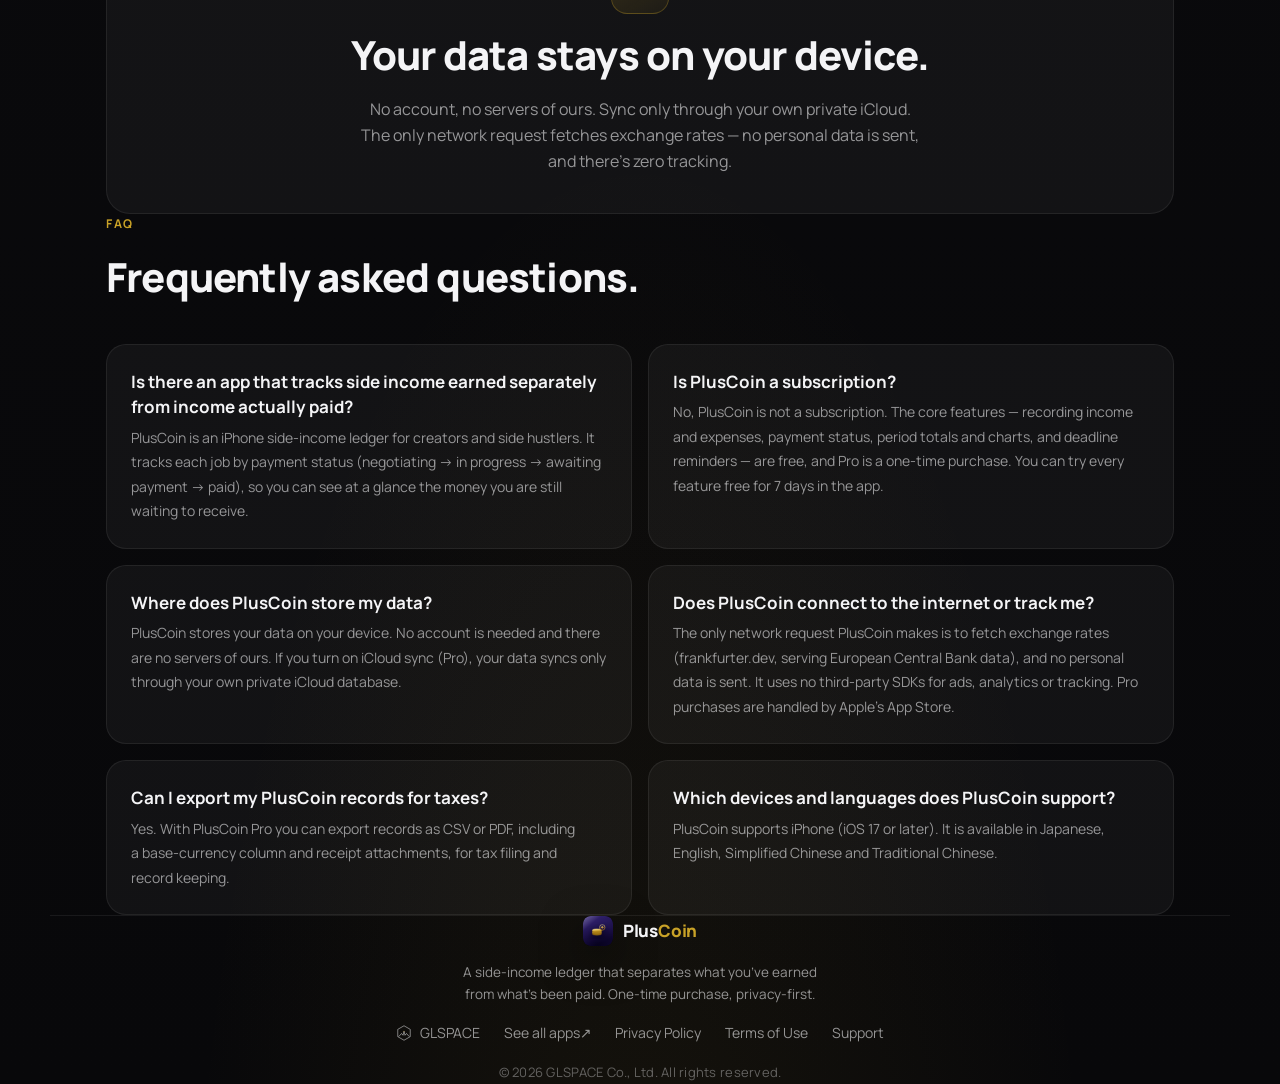
==== commit c9e73fe2: "フッターに「全部 App を見る」（apps.glspace.co.jp）を足す GLSPACE のリンクの隣。各言語ぶん文言を入れ、外に出るので ↗ を添える。  Co-Authored-By: C" ====
--- a/en/index.html
+++ b/en/index.html
@@ -457,6 +457,7 @@
     <span class="foot-tag" data-i18n="footer.tag">A side-income ledger that separates what you’ve earned from what’s been paid. One-time purchase, privacy-first.</span>
     <div class="links">
       <a class="foot-home" href="https://glspace.co.jp/" target="_blank" rel="noopener" aria-label="GLSPACE"><svg class="gl-mark" viewBox="0 0 64 64" fill="none" aria-hidden="true"><polygon points="32,3 57,17.5 57,46.5 32,61 7,46.5 7,17.5" stroke="currentColor" stroke-width="3.4" stroke-linejoin="round"/><polyline points="12,45 22,34 28,41 32,25 36,41 42,34 52,45" stroke="currentColor" stroke-width="3.4" stroke-linecap="round" stroke-linejoin="round"/><circle cx="32" cy="25" r="1.7" fill="var(--gold)"/></svg>GLSPACE</a>
+        <a class="foot-apps" href="https://apps.glspace.co.jp/" target="_blank" rel="noopener"><span data-i18n="footer.apps">See all apps</span><span class="ext" aria-hidden="true">↗</span></a>
       <a href="/privacy.html" data-i18n="footer.privacy">Privacy Policy</a>
       <a href="/terms.html" data-i18n="footer.terms">Terms of Use</a>
       <a href="mailto:support@glspace.co.jp" data-i18n="footer.support">Support</a>
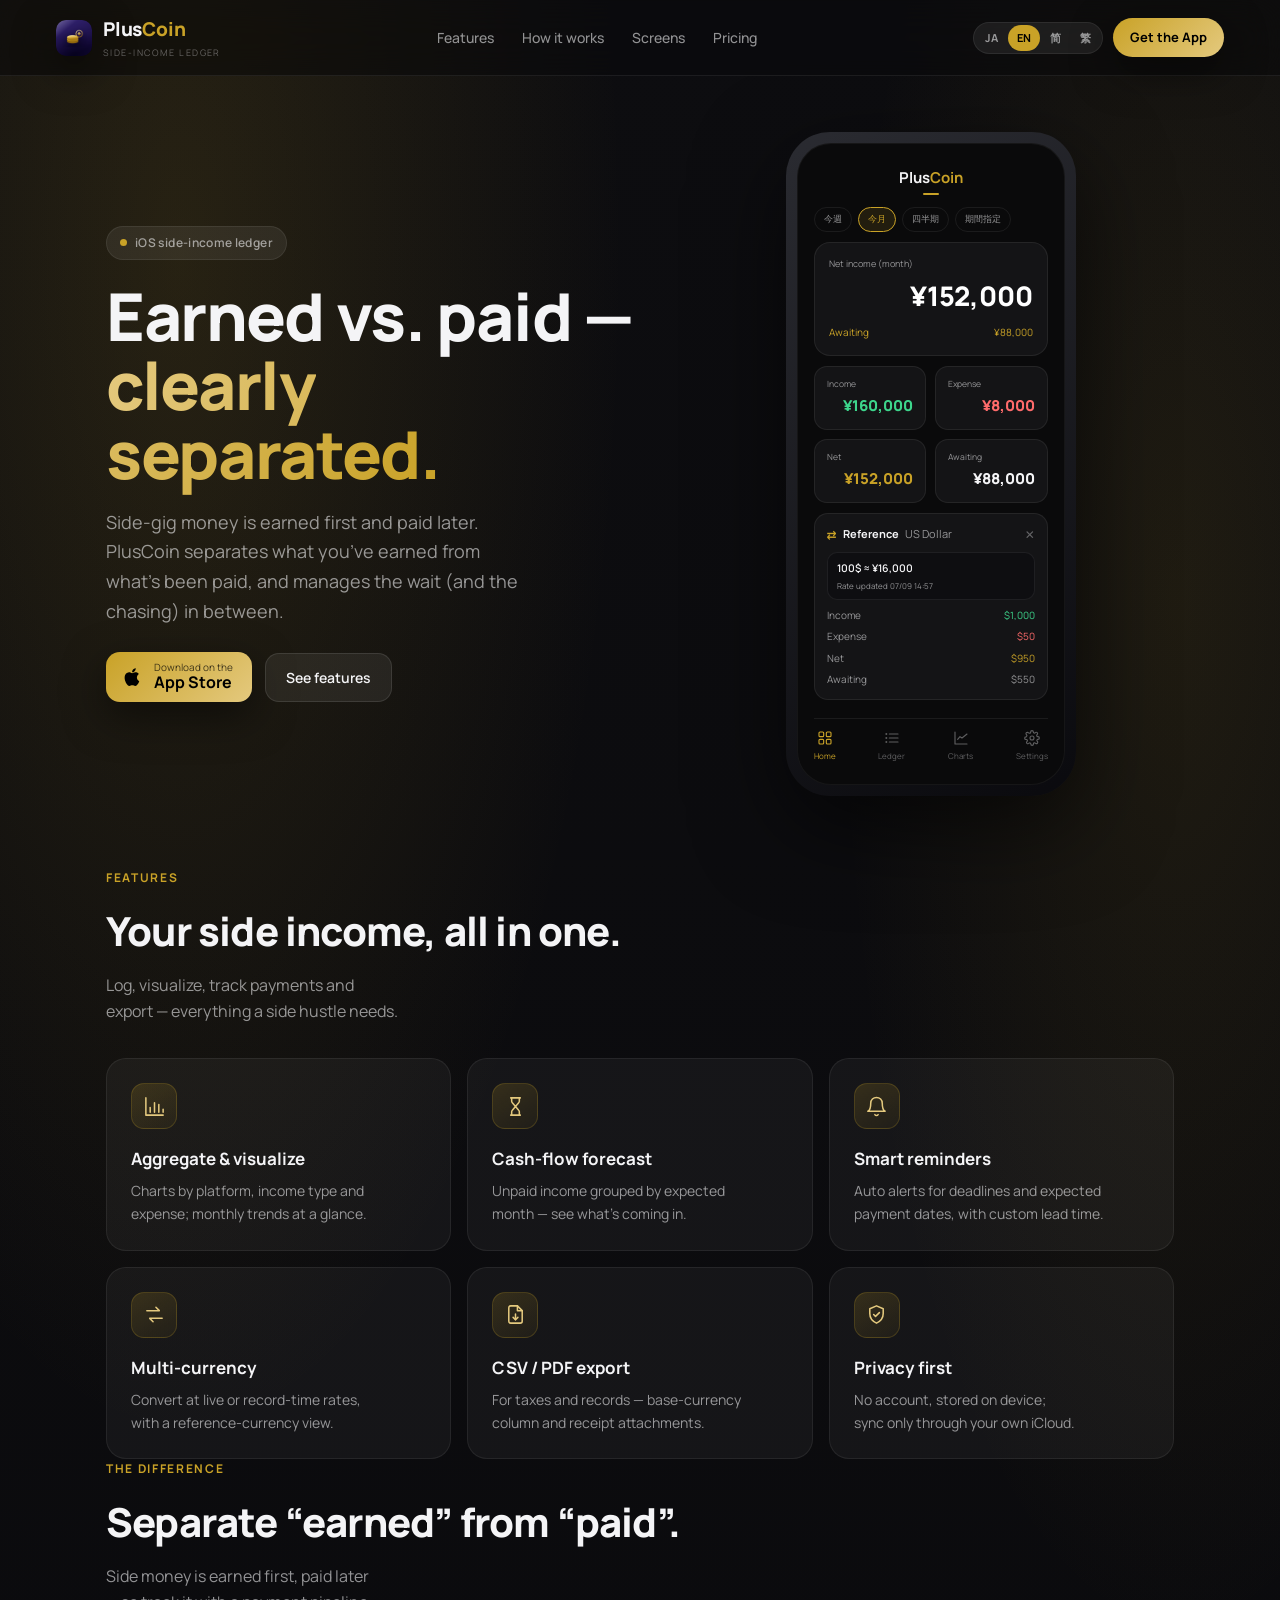
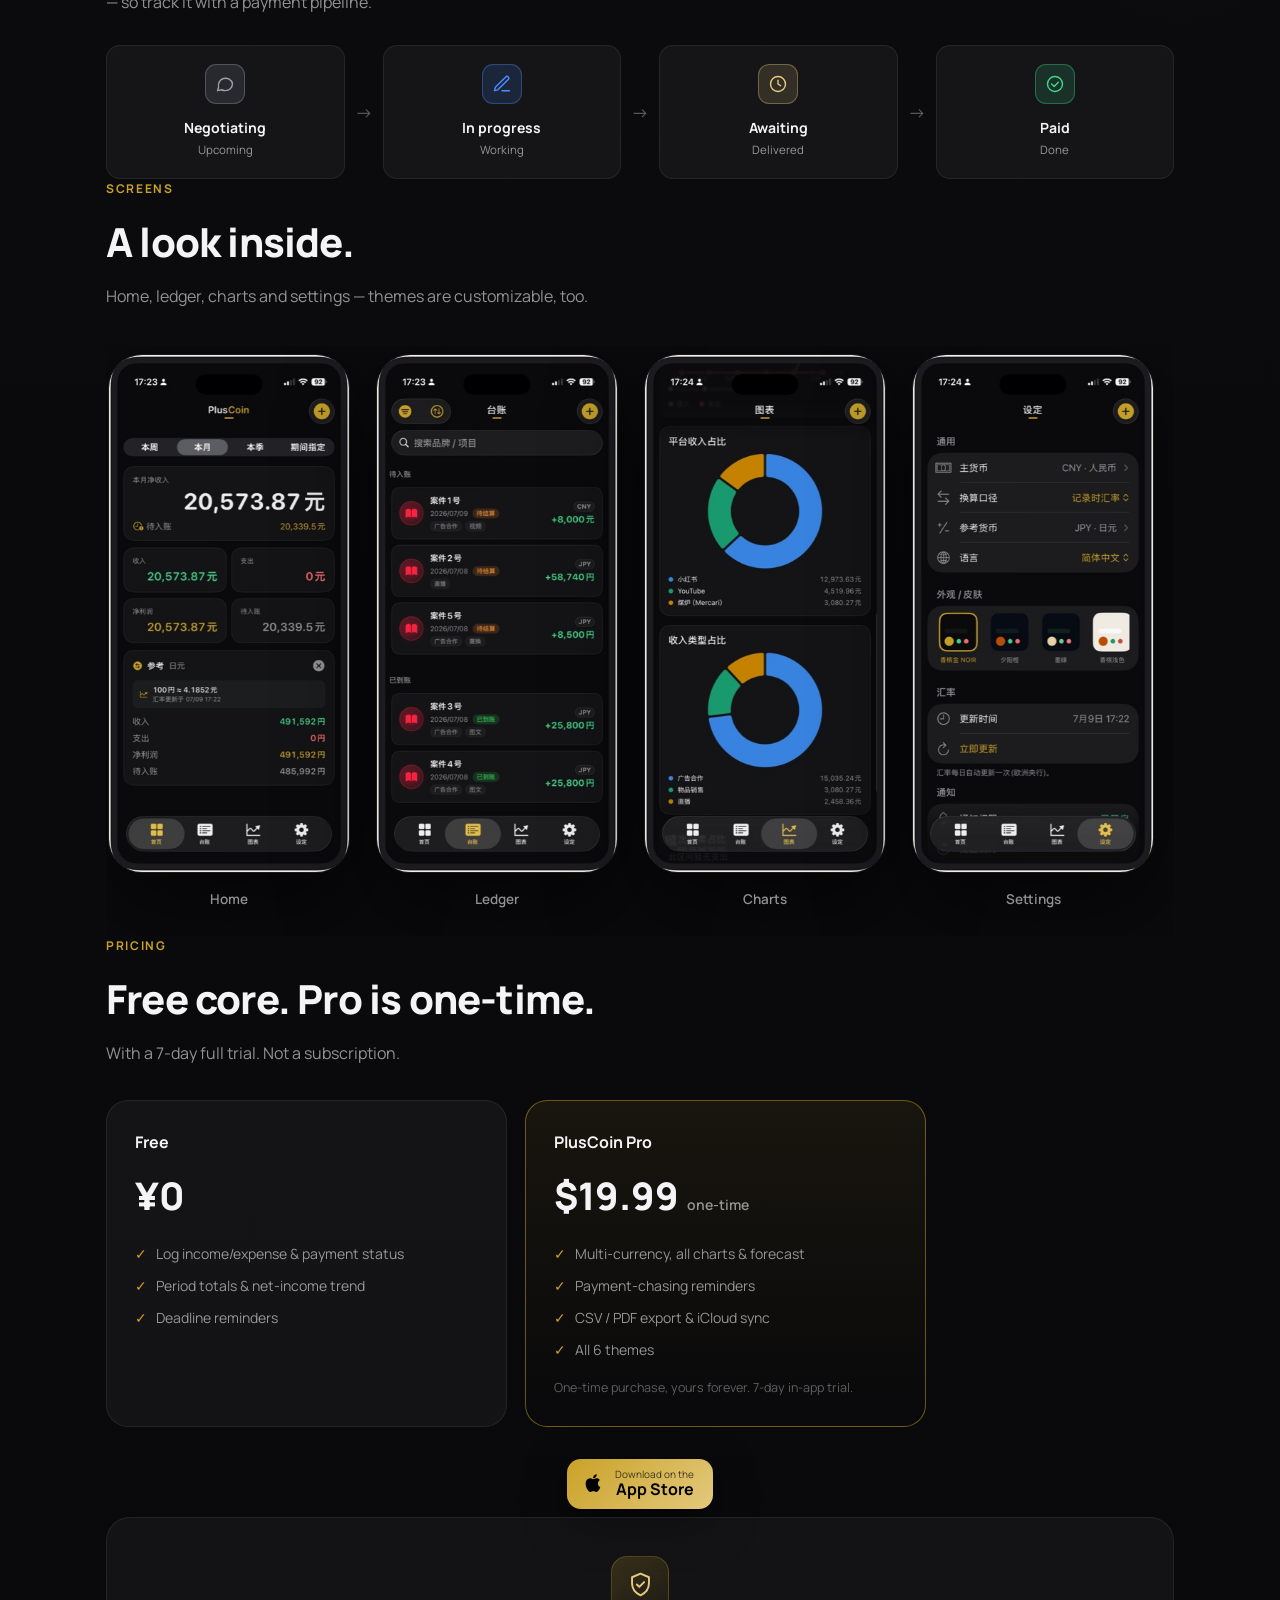
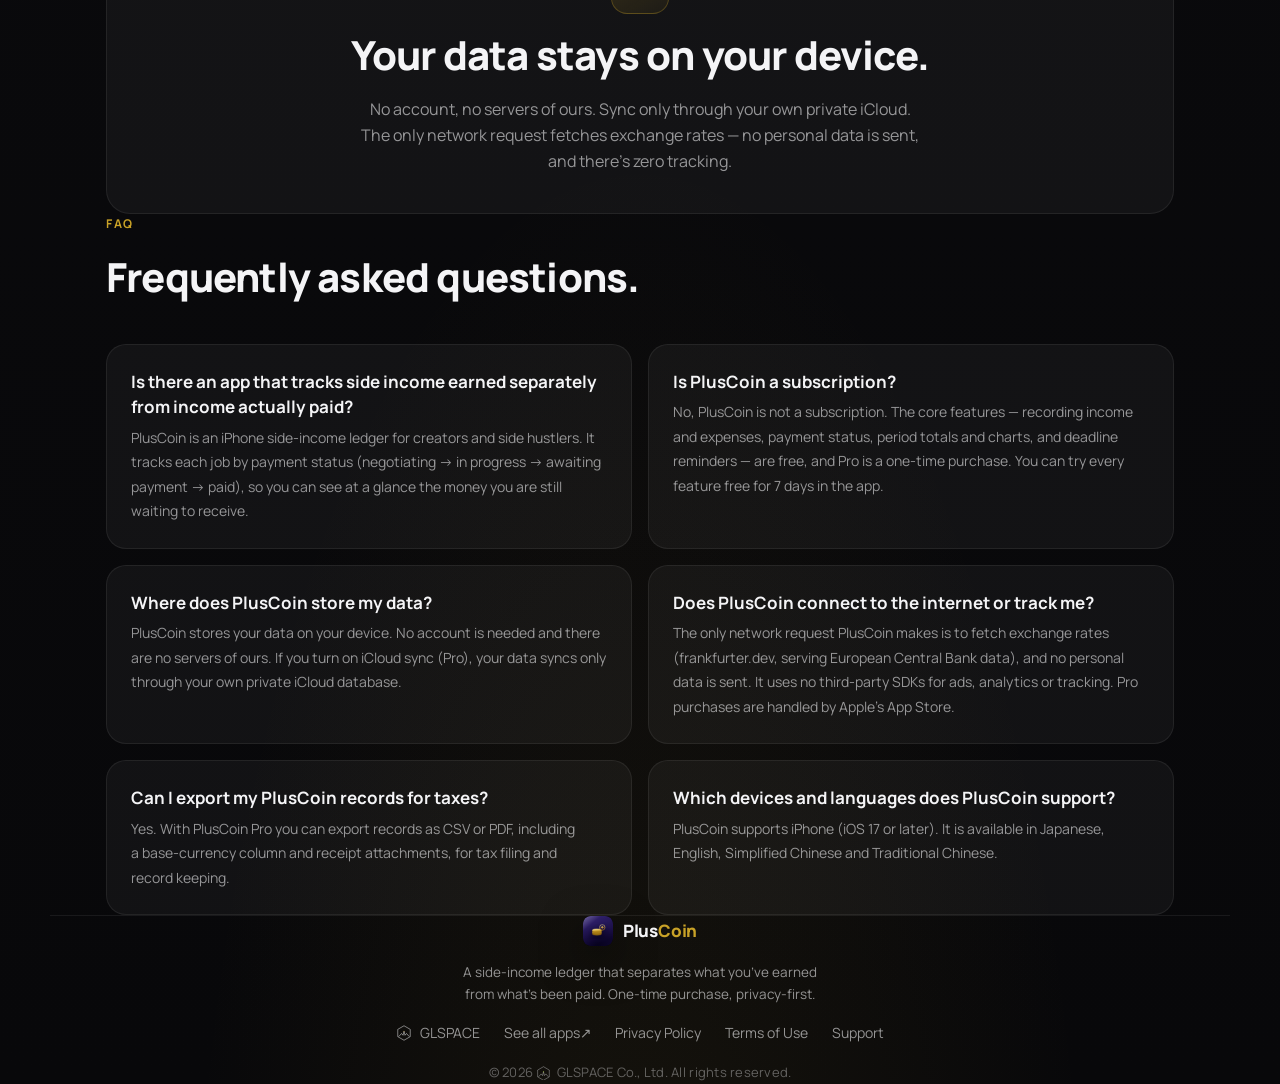
==== commit 8a8f5494: "会社名の前に会社の標志を付ける（版権の行と、字が GLSPACE だけの会社リンク） - company_mark.py を新設し、build.py / build_legal.py が頁を書き出す直" ====
--- a/en/index.html
+++ b/en/index.html
@@ -32,7 +32,7 @@
 <link rel="alternate" hreflang="zh-Hans" href="https://pluscoin.glspace.co.jp/zh/" />
 <link rel="alternate" hreflang="zh-Hant" href="https://pluscoin.glspace.co.jp/zh-hant/" />
 <link rel="alternate" hreflang="x-default" href="https://pluscoin.glspace.co.jp/" />
-<script type="application/ld+json">{"@context":"https://schema.org","@graph":[{"@type":"Organization","@id":"https://pluscoin.glspace.co.jp/#org","name":"GLSPACE Co., Ltd.","url":"https://glspace.co.jp/","sameAs":["https://apps.glspace.co.jp/"],"email":"support@glspace.co.jp"},{"@type":"WebSite","@id":"https://pluscoin.glspace.co.jp/en/#website","url":"https://pluscoin.glspace.co.jp/en/","name":"PlusCoin","inLanguage":"en","publisher":{"@id":"https://pluscoin.glspace.co.jp/#org"}},{"@type":"SoftwareApplication","@id":"https://pluscoin.glspace.co.jp/#app","name":"PlusCoin","sameAs":["https://apps.apple.com/app/id6788990507"],"applicationCategory":"FinanceApplication","operatingSystem":"iOS","description":"A side-income ledger for creators. Track what you have earned separately from what has actually been paid. Payment forecasts, deadline and follow-up reminders, multiple currencies, CSV and PDF export — all on your device.","url":"https://pluscoin.glspace.co.jp/en/","installUrl":"https://apps.apple.com/app/id6788990507","image":"https://pluscoin.glspace.co.jp/icon-512.png","inLanguage":["ja","en","zh-Hans","zh-Hant"],"publisher":{"@id":"https://pluscoin.glspace.co.jp/#org"}},{"@type":"FAQPage","@id":"https://pluscoin.glspace.co.jp/en/#faq","inLanguage":"en","mainEntity":[{"@type":"Question","name":"Is there an app that tracks side income earned separately from income actually paid?","acceptedAnswer":{"@type":"Answer","text":"PlusCoin is an iPhone side-income ledger for creators and side hustlers. It tracks each job by payment status (negotiating → in progress → awaiting payment → paid), so you can see at a glance the money you are still waiting to receive."}},{"@type":"Question","name":"Is PlusCoin a subscription?","acceptedAnswer":{"@type":"Answer","text":"No, PlusCoin is not a subscription. The core features — recording income and expenses, payment status, period totals and charts, and deadline reminders — are free, and Pro is a one-time purchase. You can try every feature free for 7 days in the app."}},{"@type":"Question","name":"Where does PlusCoin store my data?","acceptedAnswer":{"@type":"Answer","text":"PlusCoin stores your data on your device. No account is needed and there are no servers of ours. If you turn on iCloud sync (Pro), your data syncs only through your own private iCloud database."}},{"@type":"Question","name":"Does PlusCoin connect to the internet or track me?","acceptedAnswer":{"@type":"Answer","text":"The only network request PlusCoin makes is to fetch exchange rates (frankfurter.dev, serving European Central Bank data), and no personal data is sent. It uses no third-party SDKs for ads, analytics or tracking. Pro purchases are handled by Apple’s App Store."}},{"@type":"Question","name":"Can I export my PlusCoin records for taxes?","acceptedAnswer":{"@type":"Answer","text":"Yes. With PlusCoin Pro you can export records as CSV or PDF, including a base-currency column and receipt attachments, for tax filing and record keeping."}},{"@type":"Question","name":"Which devices and languages does PlusCoin support?","acceptedAnswer":{"@type":"Answer","text":"PlusCoin supports iPhone (iOS 17 or later). It is available in Japanese, English, Simplified Chinese and Traditional Chinese."}}]}]}</script>
+<script type="application/ld+json">{"@context":"https://schema.org","@graph":[{"@type":"Organization","@id":"https://pluscoin.glspace.co.jp/#org","name":"GLSPACE Co., Ltd.","url":"https://glspace.co.jp/","sameAs":["https://apps.glspace.co.jp/"],"email":"contact@glspace.co.jp"},{"@type":"WebSite","@id":"https://pluscoin.glspace.co.jp/en/#website","url":"https://pluscoin.glspace.co.jp/en/","name":"PlusCoin","inLanguage":"en","publisher":{"@id":"https://pluscoin.glspace.co.jp/#org"}},{"@type":"SoftwareApplication","@id":"https://pluscoin.glspace.co.jp/#app","name":"PlusCoin","sameAs":["https://apps.apple.com/app/id6788990507"],"applicationCategory":"FinanceApplication","operatingSystem":"iOS","description":"A side-income ledger for creators. Track what you have earned separately from what has actually been paid. Payment forecasts, deadline and follow-up reminders, multiple currencies, CSV and PDF export — all on your device.","url":"https://pluscoin.glspace.co.jp/en/","installUrl":"https://apps.apple.com/app/id6788990507","image":"https://pluscoin.glspace.co.jp/icon-512.png","inLanguage":["ja","en","zh-Hans","zh-Hant"],"publisher":{"@id":"https://pluscoin.glspace.co.jp/#org"}},{"@type":"FAQPage","@id":"https://pluscoin.glspace.co.jp/en/#faq","inLanguage":"en","mainEntity":[{"@type":"Question","name":"Is there an app that tracks side income earned separately from income actually paid?","acceptedAnswer":{"@type":"Answer","text":"PlusCoin is an iPhone side-income ledger for creators and side hustlers. It tracks each job by payment status (negotiating → in progress → awaiting payment → paid), so you can see at a glance the money you are still waiting to receive."}},{"@type":"Question","name":"Is PlusCoin a subscription?","acceptedAnswer":{"@type":"Answer","text":"No, PlusCoin is not a subscription. The core features — recording income and expenses, payment status, period totals and charts, and deadline reminders — are free, and Pro is a one-time purchase. You can try every feature free for 7 days in the app."}},{"@type":"Question","name":"Where does PlusCoin store my data?","acceptedAnswer":{"@type":"Answer","text":"PlusCoin stores your data on your device. No account is needed and there are no servers of ours. If you turn on iCloud sync (Pro), your data syncs only through your own private iCloud database."}},{"@type":"Question","name":"Does PlusCoin connect to the internet or track me?","acceptedAnswer":{"@type":"Answer","text":"The only network request PlusCoin makes is to fetch exchange rates (frankfurter.dev, serving European Central Bank data), and no personal data is sent. It uses no third-party SDKs for ads, analytics or tracking. Pro purchases are handled by Apple’s App Store."}},{"@type":"Question","name":"Can I export my PlusCoin records for taxes?","acceptedAnswer":{"@type":"Answer","text":"Yes. With PlusCoin Pro you can export records as CSV or PDF, including a base-currency column and receipt attachments, for tax filing and record keeping."}},{"@type":"Question","name":"Which devices and languages does PlusCoin support?","acceptedAnswer":{"@type":"Answer","text":"PlusCoin supports iPhone (iOS 17 or later). It is available in Japanese, English, Simplified Chinese and Traditional Chinese."}}]}]}</script>
 <link rel="preconnect" href="https://fonts.googleapis.com">
 <link rel="preconnect" href="https://fonts.gstatic.com" crossorigin>
 <link href="https://fonts.googleapis.com/css2?family=Manrope:wght@400;500;600;700;800&display=swap" rel="stylesheet">
@@ -460,9 +460,9 @@
         <a class="foot-apps" href="https://apps.glspace.co.jp/" target="_blank" rel="noopener"><span data-i18n="footer.apps">See all apps</span><span class="ext" aria-hidden="true">↗</span></a>
       <a href="/privacy.html" data-i18n="footer.privacy">Privacy Policy</a>
       <a href="/terms.html" data-i18n="footer.terms">Terms of Use</a>
-      <a href="mailto:support@glspace.co.jp" data-i18n="footer.support">Support</a>
-    </div>
-    <div class="foot-copy" data-i18n="footer.copy">© 2026 GLSPACE Co., Ltd. All rights reserved.</div>
+      <a href="mailto:contact@glspace.co.jp" data-i18n="footer.support">Support</a>
+    </div>
+    <div class="foot-copy" data-i18n="footer.copy">© 2026 <svg class="co-mark" viewBox="0 0 64 64" fill="none" aria-hidden="true" focusable="false" style="width:1.15em;height:1.15em;vertical-align:-.24em;margin-right:.4em"><polygon points="32,3 57,17.5 57,46.5 32,61 7,46.5 7,17.5" stroke="currentColor" stroke-width="4" stroke-linejoin="round"/><polyline points="12,45 22,34 28,41 32,25 36,41 42,34 52,45" stroke="currentColor" stroke-width="4" stroke-linecap="round" stroke-linejoin="round"/><circle cx="32" cy="25" r="2.2" fill="#A0BF3F"/></svg>GLSPACE Co., Ltd. All rights reserved.</div>
   </div>
 </footer>
 
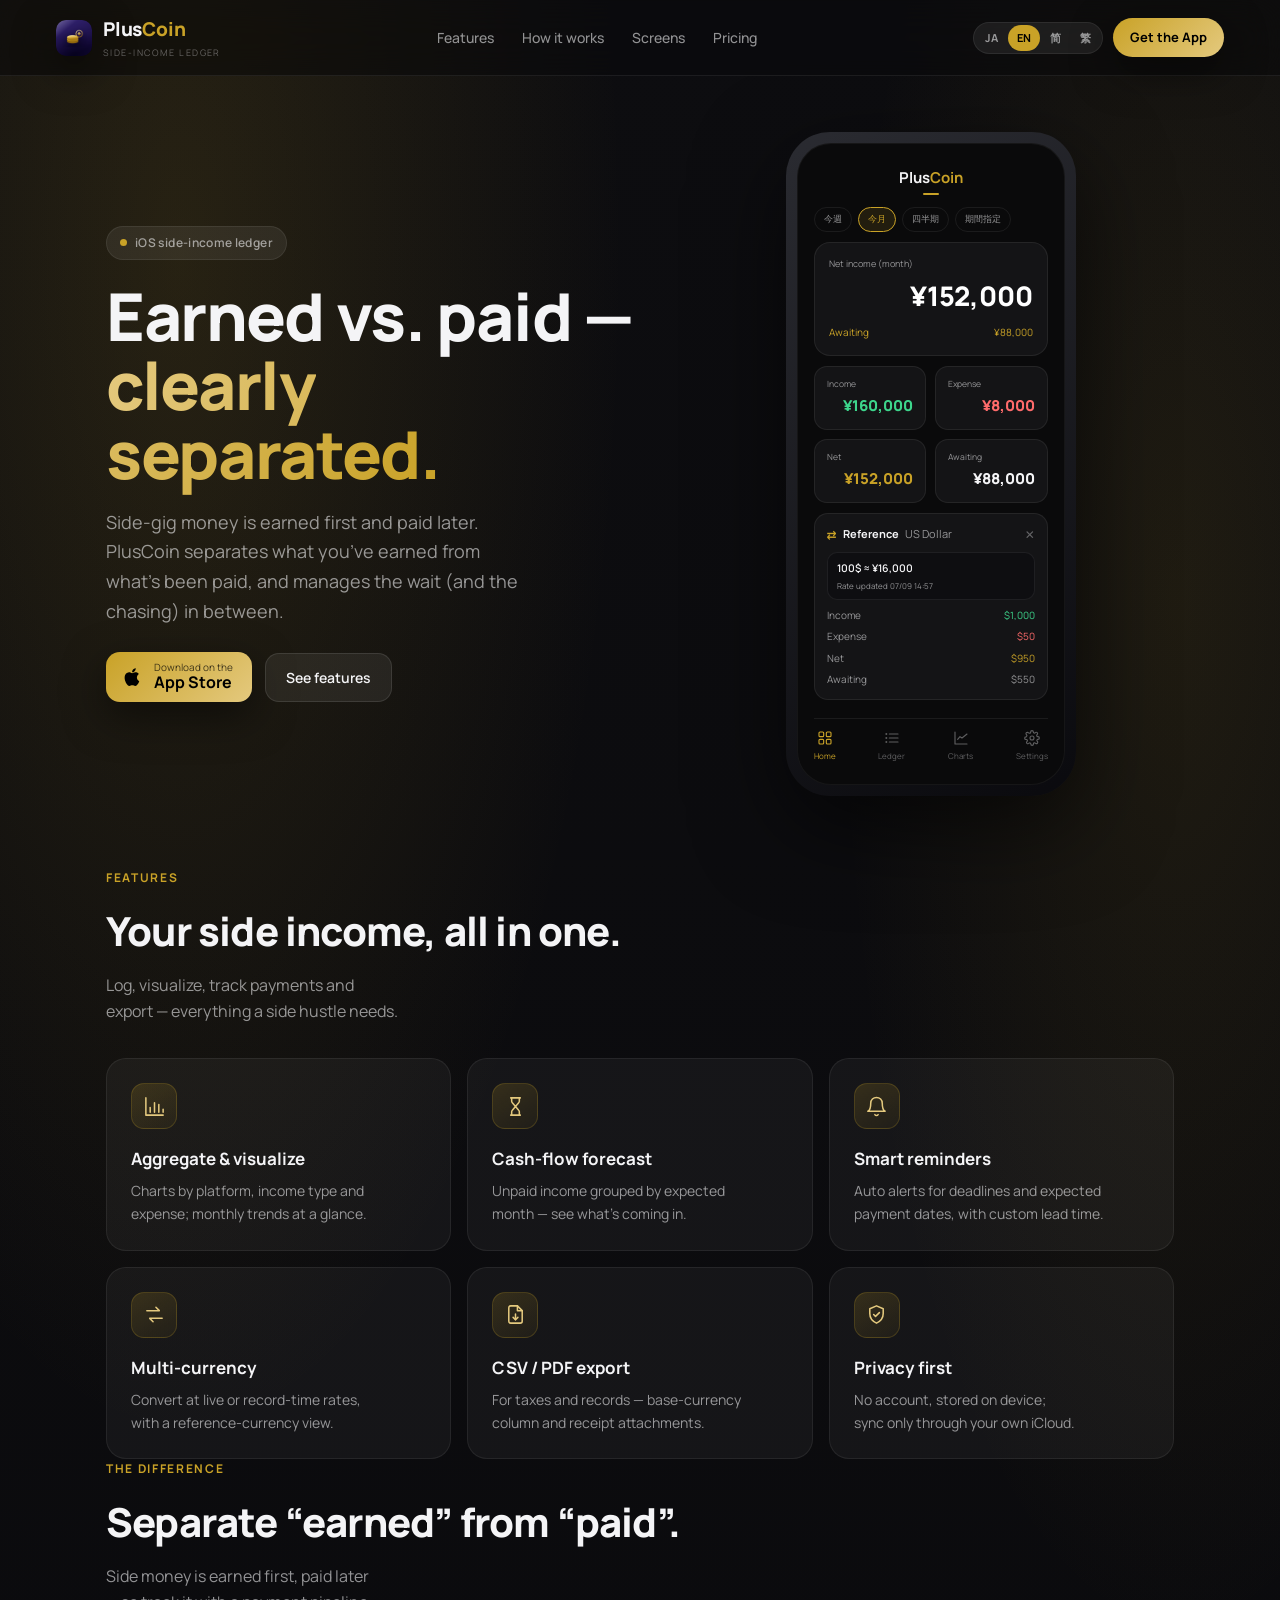
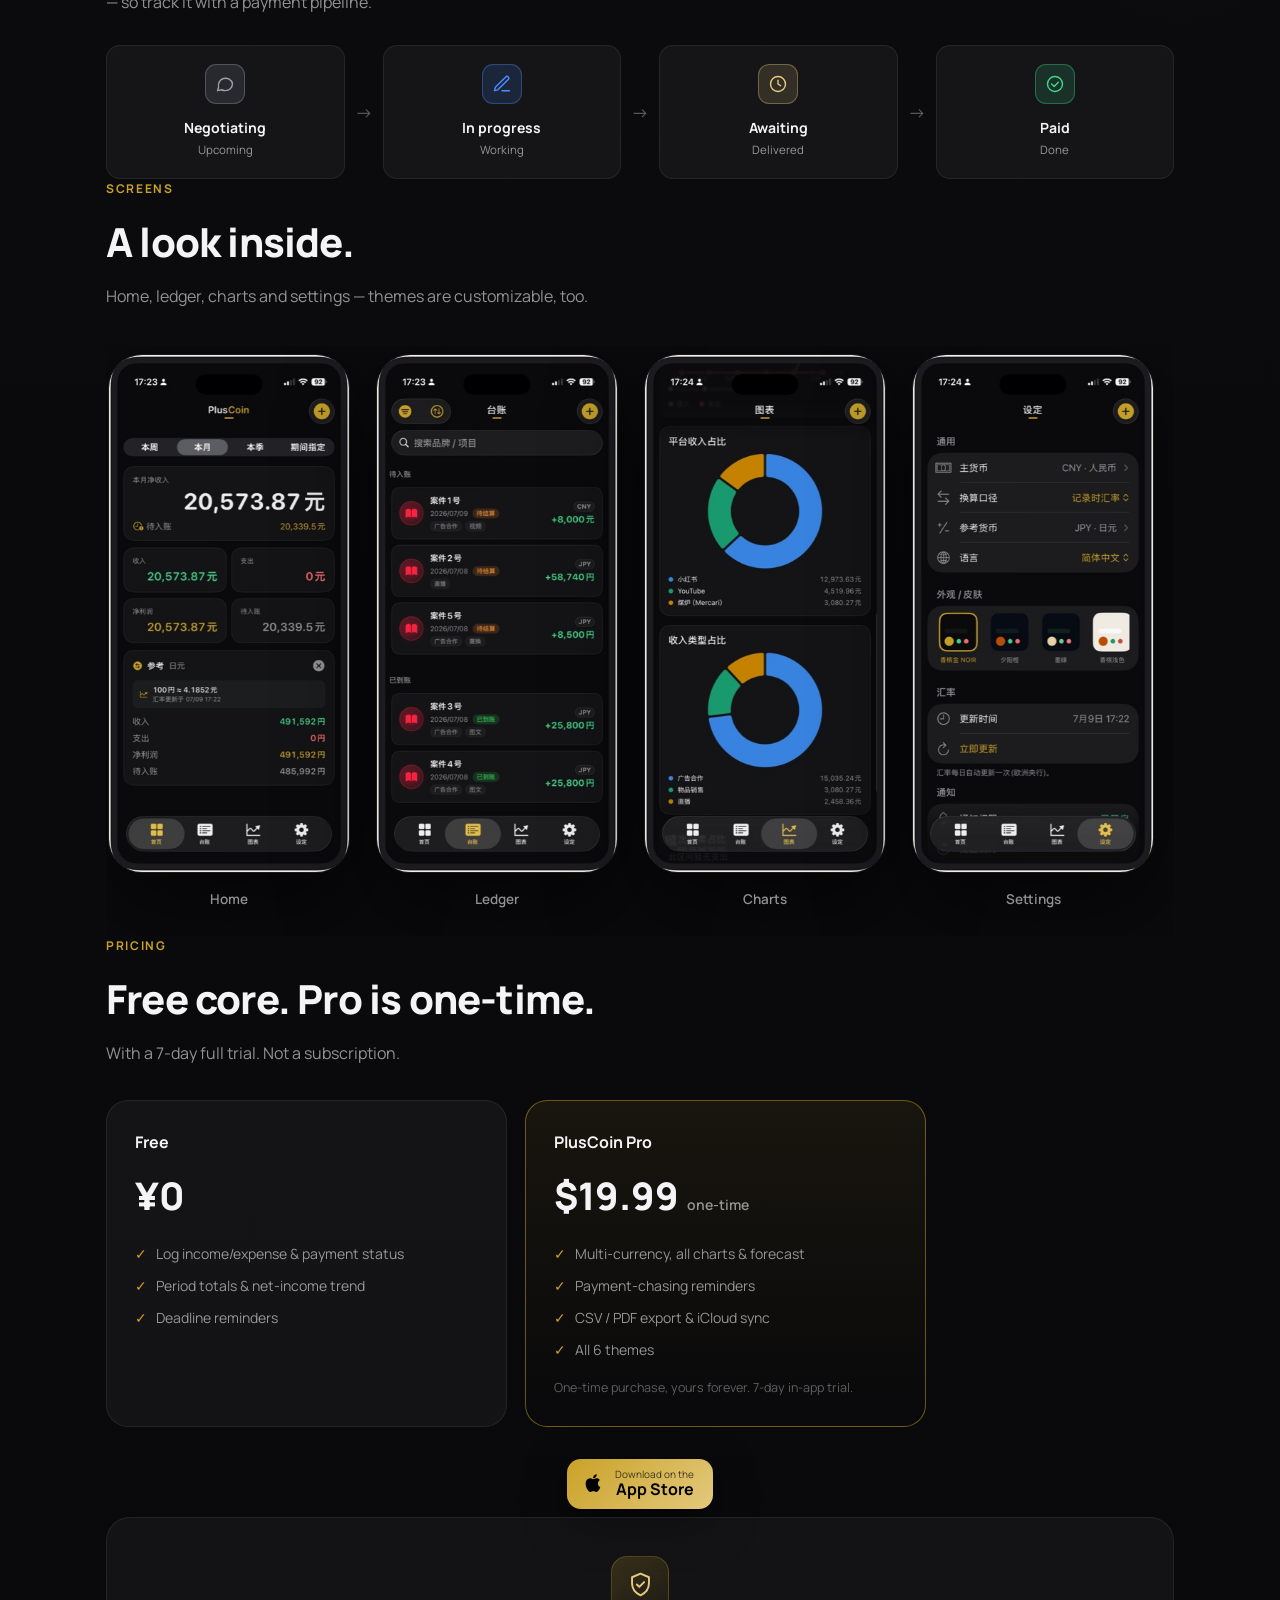
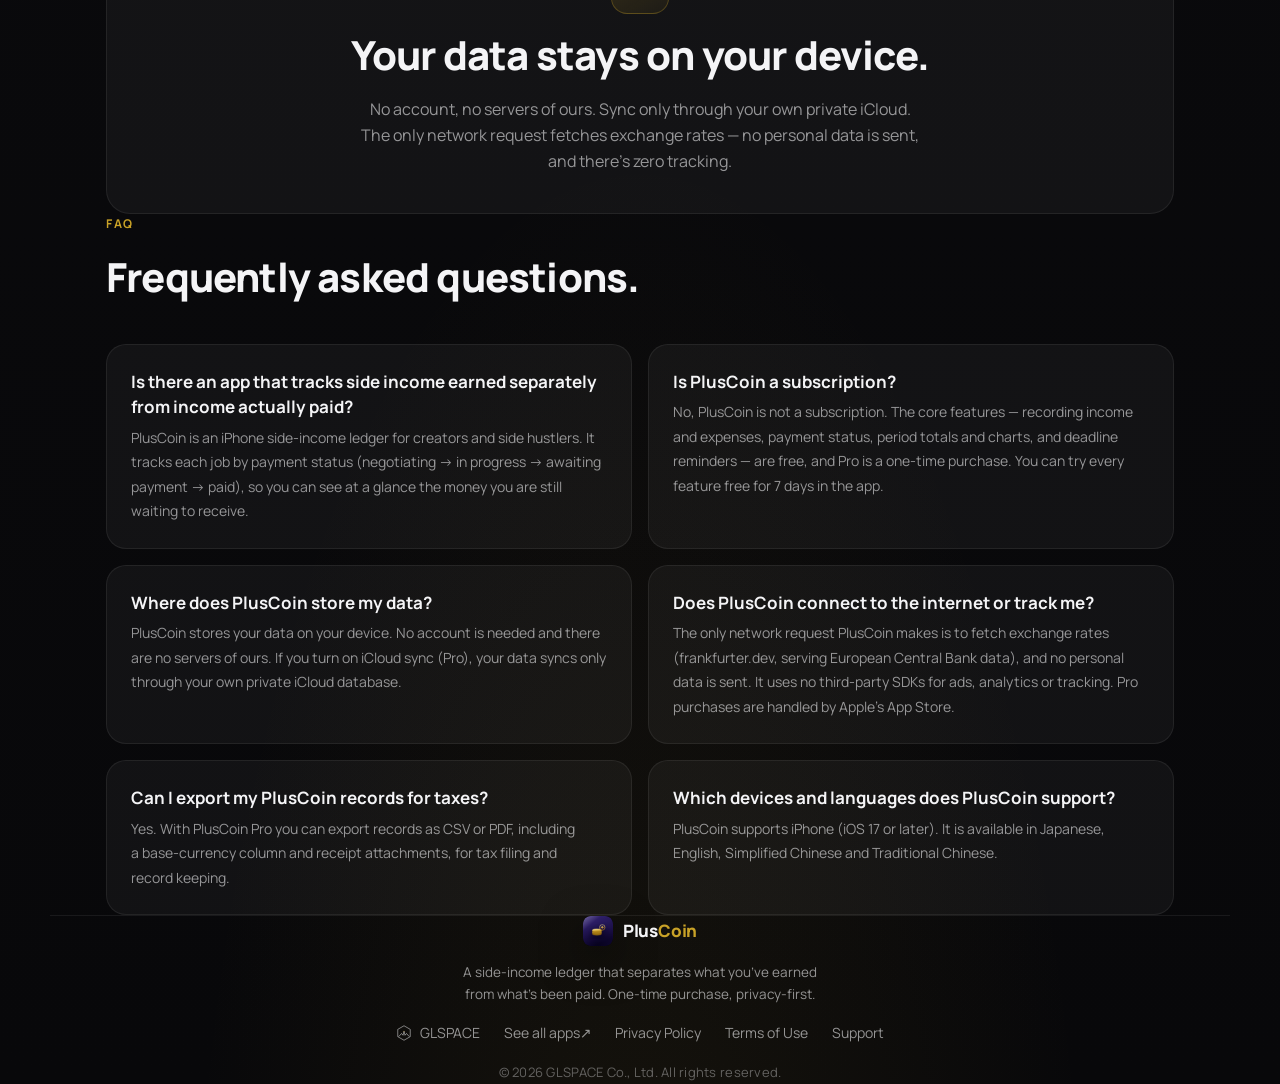
==== commit 9d7f1be9: "一つの頁に会社の標志は一か所だけにする（版権の行から外す） 会社リンク（字が GLSPACE だけ）がある頁は、そのリンクだけに標志を付け、版権の行は素に戻す。 会社リンクが無い頁（主に法務の頁）は、" ====
--- a/en/index.html
+++ b/en/index.html
@@ -462,7 +462,7 @@
       <a href="/terms.html" data-i18n="footer.terms">Terms of Use</a>
       <a href="mailto:contact@glspace.co.jp" data-i18n="footer.support">Support</a>
     </div>
-    <div class="foot-copy" data-i18n="footer.copy">© 2026 <svg class="co-mark" viewBox="0 0 64 64" fill="none" aria-hidden="true" focusable="false" style="width:1.15em;height:1.15em;vertical-align:-.24em;margin-right:.4em"><polygon points="32,3 57,17.5 57,46.5 32,61 7,46.5 7,17.5" stroke="currentColor" stroke-width="4" stroke-linejoin="round"/><polyline points="12,45 22,34 28,41 32,25 36,41 42,34 52,45" stroke="currentColor" stroke-width="4" stroke-linecap="round" stroke-linejoin="round"/><circle cx="32" cy="25" r="2.2" fill="#A0BF3F"/></svg>GLSPACE Co., Ltd. All rights reserved.</div>
+    <div class="foot-copy" data-i18n="footer.copy">© 2026 GLSPACE Co., Ltd. All rights reserved.</div>
   </div>
 </footer>
 
